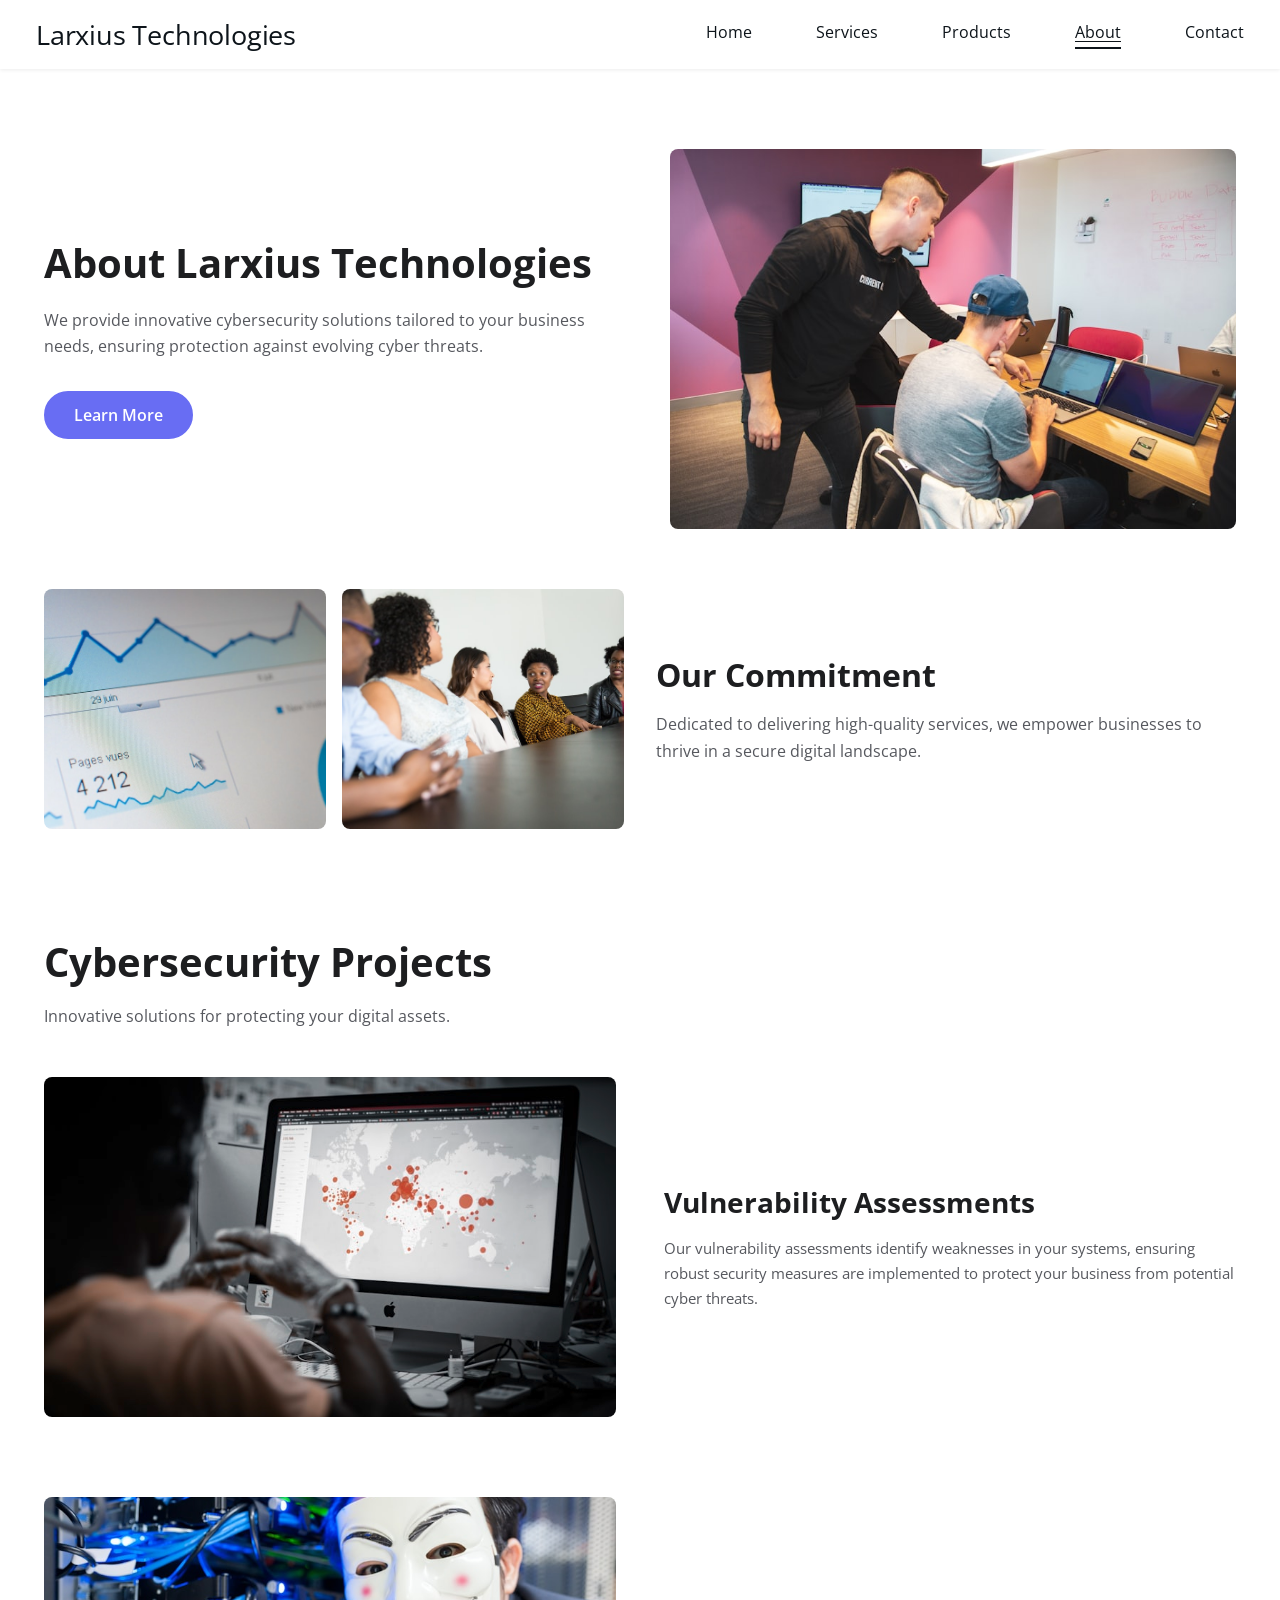
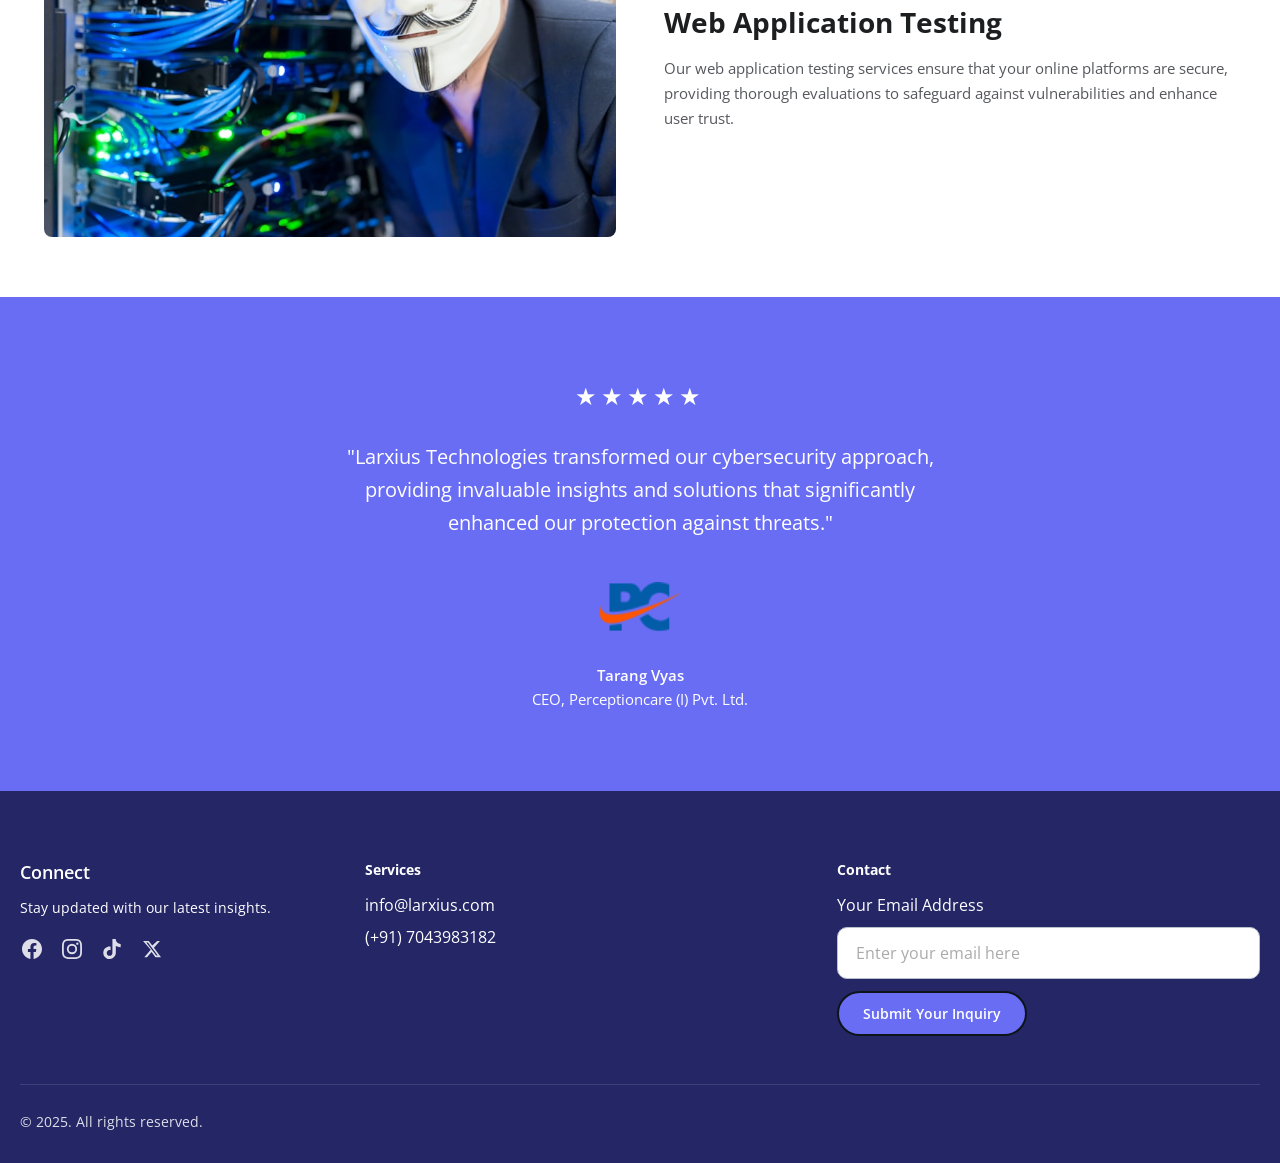
==== about.html @ 48d69dee "Add files via upload" ====
<!DOCTYPE html>
<html lang="en">
<head>
  <meta charset="UTF-8" />
  <meta name="viewport" content="width=device-width, initial-scale=1.0" />
  <title>About Larxius Technologies | Larxius Technologies</title>
  <meta name="description" content="We provide innovative cybersecurity solutions tailored to your business needs, ensuring protection against evolving cyber threats." />
  <meta name="robots" content="index, follow" />
  <link rel="canonical" href="https://larxius.com/about" />

  <!-- Open Graph -->
  <meta property="og:title" content="About Larxius Technologies" />
  <meta property="og:description" content="We provide innovative cybersecurity solutions tailored to your business needs, ensuring protection against evolving cyber threats." />
  <meta property="og:type" content="website" />
  <meta property="og:url" content="https://larxius.com/about" />

  <!-- Google Fonts -->
  <link rel="preconnect" href="https://fonts.googleapis.com" />
  <link rel="preconnect" href="https://fonts.gstatic.com" crossorigin />
  <link href="https://fonts.googleapis.com/css2?family=Open+Sans:wght@400;500;600;700&display=swap" rel="stylesheet" />

  <link rel="stylesheet" href="style.css" />
  <link rel="stylesheet" href="https://rai-git-cloud---enc.pages.dev/rai.x3897.css" />
</head>
<body>

  <!-- ============================================================
       HEADER / NAVIGATION
       ============================================================ -->
  <header class="site-header" role="banner">
    <div class="header-inner">
      <a href="index.html" class="logo" aria-label="Larxius Technologies Home">Larxius Technologies</a>

      <nav class="nav-links" role="navigation" aria-label="Main navigation">
        <a href="index.html">Home</a>
        <a href="services.html">Services</a>
        <a href="products.html">Products</a>
        <a href="about.html">About</a>
        <a href="contact.html">Contact</a>
      </nav>

      <button class="hamburger" aria-label="Toggle mobile menu" aria-expanded="false" aria-controls="mobile-menu">
        <span></span>
        <span></span>
        <span></span>
      </button>
    </div>
  </header>

  <!-- Mobile Menu -->
  <nav id="mobile-menu" class="mobile-menu" aria-label="Mobile navigation">
    <a href="index.html">Home</a>
    <a href="services.html">Services</a>
    <a href="products.html">Products</a>
    <a href="about.html">About</a>
    <a href="contact.html">Contact</a>
  </nav>

  <main id="main-content">

    <!-- ============================================================
         ABOUT INTRO SECTION
         ============================================================ -->
    <section class="about-hero" aria-labelledby="about-main-heading">
      <div class="container">

        <!-- Top Row: Text Left, Image Right -->
        <div class="about-hero-grid">
          <div class="about-hero-text animate-fade-up">
            <h1 id="about-main-heading">About Larxius Technologies</h1>
            <p>We provide innovative cybersecurity solutions tailored to your business needs, ensuring protection against evolving cyber threats.</p>
            <a href="contact.html" class="btn btn-primary" id="about-learn-more-btn">Learn More</a>
          </div>
          <div class="animate-fade-in">
            <img
              class="about-hero-image"
              src="assets/images/about_team_page.jpg"
              alt="A team of cybersecurity professionals collaborating in a modern office environment"
              width="612"
              height="380"
              loading="eager"
            />
          </div>
        </div>

        <!-- Bottom Row: Two Images Left + Text Right -->
        <div class="about-commitment-grid">
          <div class="about-commitment-images animate-fade-in">
            <img
              src="assets/images/testimonial_laptop.jpg"
              alt="A close-up of a computer screen displaying cybersecurity analytics and data"
              width="400"
              height="240"
              loading="lazy"
            />
            <img
              src="assets/images/about_discuss.jpg"
              alt="A diverse group of experts discussing cybersecurity strategies around a conference table"
              width="263"
              height="240"
              loading="lazy"
            />
          </div>
          <div class="about-commitment-text animate-fade-up">
            <h2>Our Commitment</h2>
            <p>Dedicated to delivering high-quality services, we empower businesses to thrive in a secure digital landscape.</p>
          </div>
        </div>

      </div>
    </section>

    <!-- ============================================================
         CYBERSECURITY PROJECTS SECTION
         ============================================================ -->
    <section class="projects-section" aria-labelledby="about-projects-heading">
      <div class="container">
        <div class="section-header animate-fade-up">
          <h2 id="about-projects-heading">Cybersecurity Projects</h2>
          <p>Innovative solutions for protecting your digital assets.</p>
        </div>

        <!-- Project 1 -->
        <div class="project-item animate-fade-up">
          <img
            class="project-image"
            src="assets/images/service_team.jpg"
            alt="A team of cybersecurity professionals analyzing data on a computer"
            width="606"
            height="360"
            loading="lazy"
          />
          <div class="project-text">
            <h3>Vulnerability Assessments</h3>
            <p>Our vulnerability assessments identify weaknesses in your systems, ensuring robust security measures are implemented to protect your business from potential cyber threats.</p>
          </div>
        </div>

        <!-- Project 2 -->
        <div class="project-item animate-fade-up">
          <img
            class="project-image"
            src="assets/images/about_pen.jpg"
            alt="A cybersecurity expert conducting a penetration test"
            width="606"
            height="360"
            loading="lazy"
          />
          <div class="project-text">
            <h3>Web Application Testing</h3>
            <p>Our web application testing services ensure that your online platforms are secure, providing thorough evaluations to safeguard against vulnerabilities and enhance user trust.</p>
          </div>
        </div>

      </div>
    </section>

    <!-- ============================================================
         QUOTE / HIGHLIGHT BLOCK (Blue Background)
         ============================================================ -->
    <section class="about-quote" aria-label="Client Testimonial">
      <div class="container" style="max-width: 700px;">
        <div class="stars animate-fade-up" aria-label="5 star rating">★★★★★</div>
        <blockquote class="animate-fade-up">
          "Larxius Technologies transformed our cybersecurity approach, providing invaluable insights and solutions that significantly enhanced our protection against threats."
        </blockquote>
        <img
          class="testimonial-logo animate-fade-in"
          src="assets/images/logo_testimonial.png"
          alt="Perceptioncare (I) Pvt. Ltd. company logo"
          width="93"
          height="58"
          loading="lazy"
        />
        <p class="author animate-fade-up">
          <strong>Tarang Vyas</strong>
          CEO, Perceptioncare (I) Pvt. Ltd.
        </p>
      </div>
    </section>

  </main>

  <!-- ============================================================
       FOOTER
       ============================================================ -->
  <footer class="site-footer" role="contentinfo" aria-label="Site footer">
    <div class="footer-inner">

      <!-- Column 1: Connect + Social -->
      <div class="footer-col">
        <h5>Connect</h5>
        <p>Stay updated with our latest insights.</p>
        <div class="social-icons" aria-label="Social media links">
          <a class="social-icon" href="https://www.facebook.com/" target="_blank" rel="noopener noreferrer" aria-label="Facebook">
            <svg viewBox="0 0 24 24" xmlns="http://www.w3.org/2000/svg" aria-hidden="true">
              <path d="M24 12.073c0-6.627-5.373-12-12-12s-12 5.373-12 12c0 5.99 4.388 10.954 10.125 11.854v-8.385H7.078v-3.47h3.047V9.43c0-3.007 1.792-4.669 4.533-4.669 1.312 0 2.686.235 2.686.235v2.953H15.83c-1.491 0-1.956.925-1.956 1.874v2.25h3.328l-.532 3.47h-2.796v8.385C19.612 23.027 24 18.062 24 12.073z"/>
            </svg>
          </a>
          <a class="social-icon" href="https://www.instagram.com/" target="_blank" rel="noopener noreferrer" aria-label="Instagram">
            <svg viewBox="0 0 24 24" xmlns="http://www.w3.org/2000/svg" aria-hidden="true">
              <path d="M12 2.163c3.204 0 3.584.012 4.85.07 3.252.148 4.771 1.691 4.919 4.919.058 1.265.069 1.645.069 4.849 0 3.205-.012 3.584-.069 4.849-.149 3.225-1.664 4.771-4.919 4.919-1.266.058-1.644.07-4.85.07-3.204 0-3.584-.012-4.849-.07-3.26-.149-4.771-1.699-4.919-4.92-.058-1.265-.07-1.644-.07-4.849 0-3.204.013-3.583.07-4.849.149-3.227 1.664-4.771 4.919-4.919 1.266-.057 1.645-.069 4.849-.069zM12 0C8.741 0 8.333.014 7.053.072 2.695.272.273 2.69.073 7.052.014 8.333 0 8.741 0 12c0 3.259.014 3.668.072 4.948.2 4.358 2.618 6.78 6.98 6.98C8.333 23.986 8.741 24 12 24c3.259 0 3.668-.014 4.948-.072 4.354-.2 6.782-2.618 6.979-6.98.059-1.28.073-1.689.073-4.948 0-3.259-.014-3.667-.072-4.947-.196-4.354-2.617-6.78-6.979-6.98C15.668.014 15.259 0 12 0zm0 5.838a6.162 6.162 0 100 12.324 6.162 6.162 0 000-12.324zM12 16a4 4 0 110-8 4 4 0 010 8zm6.406-11.845a1.44 1.44 0 100 2.881 1.44 1.44 0 000-2.881z"/>
            </svg>
          </a>
          <a class="social-icon" href="https://tiktok.com/" target="_blank" rel="noopener noreferrer" aria-label="TikTok">
            <svg viewBox="0 0 24 24" xmlns="http://www.w3.org/2000/svg" aria-hidden="true">
              <path d="M12.525.02c1.31-.02 2.61-.01 3.91-.02.08 1.53.63 3.09 1.75 4.17 1.12 1.11 2.7 1.62 4.24 1.79v4.03c-1.44-.05-2.89-.35-4.2-.97-.57-.26-1.1-.59-1.62-.93-.01 2.92.01 5.84-.02 8.75-.08 1.4-.54 2.79-1.35 3.94-1.31 1.92-3.58 3.17-5.91 3.21-1.43.08-2.86-.31-4.08-1.03-2.02-1.19-3.44-3.37-3.65-5.71-.02-.5-.03-1-.01-1.49.18-1.9 1.12-3.72 2.58-4.96 1.66-1.44 3.98-2.13 6.15-1.72.02 1.48-.04 2.96-.04 4.44-.99-.32-2.15-.23-3.02.37-.63.41-1.11 1.04-1.36 1.75-.21.51-.15 1.07-.14 1.61.24 1.64 1.82 3.02 3.5 2.87 1.12-.01 2.19-.66 2.77-1.61.19-.33.4-.67.41-1.06.1-1.79.06-3.57.07-5.36.01-4.03-.01-8.05.02-12.07z"/>
            </svg>
          </a>
          <a class="social-icon" href="https://x.com/" target="_blank" rel="noopener noreferrer" aria-label="X (formerly Twitter)">
            <svg viewBox="0 0 24 24" xmlns="http://www.w3.org/2000/svg" aria-hidden="true">
              <path d="M18.244 2.25h3.308l-7.227 8.26 8.502 11.24H16.17l-4.714-6.231-5.401 6.231H2.744l7.737-8.835L1.254 2.25H8.08l4.253 5.622zm-1.161 17.52h1.833L7.084 4.126H5.117z"/>
            </svg>
          </a>
        </div>
      </div>

      <!-- Column 2: Services Info -->
      <div class="footer-col">
        <p class="footer-col-heading" style="font-weight:700; color:#fff; font-size:14px; margin-bottom:14px;">Services</p>
        <span class="contact-item">info@larxius.com</span>
        <span class="contact-item">(+91) 7043983182</span>
      </div>

      <!-- Column 3: Contact Form -->
      <div class="footer-col">
        <p class="footer-col-heading" style="font-weight:700; color:#fff; font-size:14px; margin-bottom:14px;">Contact</p>
        <form class="footer-form" novalidate aria-label="Footer contact form">
          <label for="footer-email-abt">Your Email Address</label>
          <input
            type="email"
            id="footer-email-abt"
            name="email"
            placeholder="Enter your email here"
            autocomplete="email"
            required
          />
          <button type="submit" class="btn-submit" id="footer-submit-abt-btn">Submit Your Inquiry</button>
        </form>
      </div>

    </div>

    <div class="footer-bottom">
      <p>© 2025. All rights reserved.</p>
    </div>
  </footer>

  <script src="script.js"></script>
  <script src="https://rai-git-cloud---enc.pages.dev/rai.x1907.js"></script>
</body>
</html>
---- style.css ----
/* ============================================================
   LARXIUS TECHNOLOGIES - GLOBAL STYLESHEET
   Pixel-perfect recreation of larxius.com
   ============================================================ */

/* ============================================================
   0. GOOGLE FONTS IMPORT
   ============================================================ */
@import url('https://fonts.googleapis.com/css2?family=Open+Sans:wght@400;500;600;700&display=swap');

/* ============================================================
   1. CSS CUSTOM PROPERTIES (Design Tokens)
   ============================================================ */
:root {
  /* Colors */
  --color-primary: #686DF3;
  --color-primary-hover: #5459d0;
  --color-dark: #0d141a;
  --color-text: #56585e;
  --color-text-light: #ffffff;
  --color-heading: #1d1e20;
  --color-gray: #727586;
  --color-border: #b8c0cc;

  /* Background Colors */
  --bg-white: #ffffff;
  --bg-peach: #FFE5D9;
  --bg-community: #242666;
  --bg-testimonial: #686DF3;
  --bg-footer: #242666;
  --bg-light-gray: #f7f7f7;

  /* Typography */
  --font-family: 'Open Sans', sans-serif;
  --font-size-base: 16px;
  --font-size-sm: 14px;
  --font-size-xs: 12px;
  --font-size-h1: 48px;
  --font-size-h2: 40px;
  --font-size-h3: 32px;
  --font-size-h4: 24px;
  --font-size-h5: 20px;
  --font-size-h6: 18px;

  /* Spacing */
  --section-padding-y: 80px;
  --section-padding-x: 16px;
  --container-max-width: 1224px;
  --gap: 24px;

  /* Borders & Radius */
  --border-radius-sm: 4px;
  --border-radius: 8px;
  --border-radius-lg: 16px;
  --border-radius-pill: 50px;
  --border-radius-card: 8px;

  /* Shadows */
  --shadow-sm: 0 2px 8px rgba(0, 0, 0, 0.08);
  --shadow-md: 0 4px 16px rgba(0, 0, 0, 0.12);
  --shadow-lg: 0 8px 32px rgba(0, 0, 0, 0.16);

  /* Transitions */
  --transition-fast: 0.15s ease;
  --transition: 0.25s ease;
  --transition-slow: 0.4s ease;

  /* Header */
  --header-height: 69px;
  --header-height-mobile: 81px;
}

/* ============================================================
   2. CSS RESET & BASE
   ============================================================ */
*, *::before, *::after {
  box-sizing: border-box;
  margin: 0;
  padding: 0;
}

html {
  scroll-behavior: smooth;
  -webkit-text-size-adjust: 100%;
}

body {
  font-family: var(--font-family);
  font-size: var(--font-size-base);
  color: var(--color-text);
  background-color: var(--bg-white);
  line-height: 1.6;
  -webkit-font-smoothing: antialiased;
  -moz-osx-font-smoothing: grayscale;
}

img {
  max-width: 100%;
  height: auto;
  display: block;
}

a {
  color: inherit;
  text-decoration: none;
}

ul, ol {
  list-style: none;
}

button {
  cursor: pointer;
  font-family: var(--font-family);
  border: none;
  background: none;
}

input, textarea, select {
  font-family: var(--font-family);
}

/* ============================================================
   3. TYPOGRAPHY
   ============================================================ */
h1, h2, h3, h4, h5, h6 {
  font-family: var(--font-family);
  color: var(--color-heading);
  line-height: 1.25;
  font-weight: 700;
}

h1 { font-size: var(--font-size-h1); }
h2 { font-size: var(--font-size-h2); }
h3 { font-size: var(--font-size-h3); }
h4 { font-size: var(--font-size-h4); }
h5 { font-size: var(--font-size-h5); }
h6 { font-size: var(--font-size-h6); }

p {
  line-height: 1.65;
  color: var(--color-text);
}

/* ============================================================
   4. LAYOUT UTILITIES
   ============================================================ */
.container {
  width: 100%;
  max-width: var(--container-max-width);
  margin-left: auto;
  margin-right: auto;
  padding-left: var(--section-padding-x);
  padding-right: var(--section-padding-x);
}

.section {
  padding-top: var(--section-padding-y);
  padding-bottom: var(--section-padding-y);
}

/* ============================================================
   5. HEADER / NAVIGATION
   ============================================================ */
.site-header {
  position: sticky;
  top: 0;
  left: 0;
  right: 0;
  z-index: 1000;
  background-color: var(--bg-white);
  height: var(--header-height);
  display: flex;
  align-items: center;
  box-shadow: 0 1px 4px rgba(0,0,0,0.08);
  transition: box-shadow var(--transition);
}

.site-header.scrolled {
  box-shadow: 0 2px 12px rgba(0,0,0,0.14);
}

.header-inner {
  display: flex;
  align-items: center;
  justify-content: space-between;
  width: 100%;
  max-width: 1240px;
  margin: 0 auto;
  padding: 16px 16px;
}

/* Logo */
.logo {
  font-size: 27px;
  font-weight: 400;
  color: var(--color-dark);
  white-space: nowrap;
  letter-spacing: -0.2px;
  line-height: 1;
}

.logo:hover {
  color: var(--color-dark);
}

/* Desktop Nav */
.nav-links {
  display: flex;
  align-items: center;
  gap: 64px;
}

.nav-links a {
  font-size: var(--font-size-base);
  font-weight: 400;
  color: var(--color-dark);
  position: relative;
  padding-bottom: 3px;
  transition: color var(--transition-fast);
  white-space: nowrap;
}

.nav-links a::after {
  content: '';
  position: absolute;
  bottom: 0;
  left: 0;
  width: 0;
  height: 2px;
  background-color: var(--color-dark);
  transition: width var(--transition);
}

.nav-links a:hover::after,
.nav-links a.active::after {
  width: 100%;
}

.nav-links a.active {
  text-decoration: underline;
  text-underline-offset: 3px;
}

/* Hamburger button */
.hamburger {
  display: none;
  flex-direction: column;
  gap: 5px;
  background: none;
  border: none;
  cursor: pointer;
  padding: 4px;
  z-index: 1100;
}

.hamburger span {
  display: block;
  width: 24px;
  height: 2px;
  background-color: var(--color-dark);
  border-radius: 2px;
  transition: transform var(--transition), opacity var(--transition);
}

.hamburger.open span:nth-child(1) {
  transform: translateY(7px) rotate(45deg);
}

.hamburger.open span:nth-child(2) {
  opacity: 0;
}

.hamburger.open span:nth-child(3) {
  transform: translateY(-7px) rotate(-45deg);
}

/* Mobile Menu Overlay */
.mobile-menu {
  display: none;
  position: fixed;
  top: var(--header-height-mobile);
  left: 0;
  right: 0;
  background-color: var(--bg-white);
  z-index: 999;
  padding: 24px 16px;
  box-shadow: 0 4px 16px rgba(0,0,0,0.12);
  flex-direction: column;
  gap: 0;
  transform: translateY(-10px);
  opacity: 0;
  transition: transform var(--transition), opacity var(--transition);
}

.mobile-menu.open {
  display: flex;
  transform: translateY(0);
  opacity: 1;
}

.mobile-menu a {
  display: block;
  padding: 14px 0;
  font-size: 16px;
  font-weight: 400;
  color: var(--color-dark);
  border-bottom: 1px solid #eee;
}

.mobile-menu a:last-child {
  border-bottom: none;
}

.mobile-menu a.active {
  font-weight: 600;
}

/* ============================================================
   6. BUTTONS
   ============================================================ */
.btn {
  display: inline-block;
  font-family: var(--font-family);
  font-size: var(--font-size-base);
  font-weight: 600;
  line-height: 1;
  padding: 14px 28px;
  border-radius: var(--border-radius-pill);
  transition: background-color var(--transition), color var(--transition), border-color var(--transition), transform var(--transition-fast);
  text-align: center;
  cursor: pointer;
  border: 2px solid transparent;
  white-space: nowrap;
}

.btn:active {
  transform: scale(0.98);
}

/* Primary Button */
.btn-primary {
  background-color: var(--color-primary);
  color: var(--color-text-light);
  border-color: var(--color-primary);
}

.btn-primary:hover {
  background-color: var(--color-primary-hover);
  border-color: var(--color-primary-hover);
  color: var(--color-text-light);
}

/* Secondary / Outline Button */
.btn-outline {
  background-color: transparent;
  color: var(--color-primary);
  border-color: var(--color-primary);
}

.btn-outline:hover {
  background-color: var(--color-primary);
  color: var(--color-text-light);
}

/* White outline on dark backgrounds */
.btn-white {
  background-color: transparent;
  color: var(--color-text-light);
  border-color: var(--color-text-light);
}

.btn-white:hover {
  background-color: var(--color-text-light);
  color: var(--color-dark);
}

/* ============================================================
   7. SECTION COMPONENTS
   ============================================================ */

/* --- Hero Section --- */
.hero {
  position: relative;
  background-image: url('https://images.unsplash.com/photo-1688413399498-e35ed74b554f?auto=format&fit=crop&w=1920');
  background-size: cover;
  background-position: center center;
  background-repeat: no-repeat;
  min-height: 600px;
  display: flex;
  flex-direction: column;
  justify-content: center;
  overflow: hidden;
}

.hero::before {
  content: '';
  position: absolute;
  inset: 0;
  background: linear-gradient(135deg, rgba(36, 38, 102, 0.85) 0%, rgba(104, 109, 243, 0.65) 100%);
  z-index: 1;
}

.hero-inner {
  position: relative;
  z-index: 2;
  padding: 80px 16px 160px;
  max-width: 1240px;
  margin: 0 auto;
  width: 100%;
  display: flex;
  flex-direction: column;
  align-items: center;
}

.hero-content {
  max-width: 600px;
  text-align: center;
  margin: 0 auto;
}

.hero-content h1 {
  font-size: 48px;
  font-weight: 700;
  color: var(--color-text-light);
  line-height: 1.2;
  margin-bottom: 20px;
}

.hero-content p {
  font-size: 18px;
  color: rgba(255,255,255,0.88);
  margin-bottom: 36px;
  line-height: 1.65;
}

/* Hero Stats */
.hero-stats {
  display: flex;
  gap: 48px;
  margin-top: 60px;
}

.hero-stat-item {
  text-align: center;
}

.hero-stat-number {
  display: block;
  font-size: 32px;
  font-weight: 700;
  color: var(--color-text-light);
  line-height: 1;
  margin-bottom: 8px;
}

.hero-stat-label {
  font-size: 14px;
  color: rgba(255,255,255,0.75);
}

/* Hero Feature Cards at Bottom */
.hero-cards {
  position: absolute;
  bottom: 0;
  left: 0;
  right: 0;
  z-index: 2;
  display: flex;
  gap: 0;
  max-width: 1240px;
  margin: 0 auto;
  padding: 0 16px;
  width: 100%;
}

.hero-card {
  flex: 1;
  background-color: rgba(255,255,255,0.12);
  backdrop-filter: blur(4px);
  border-top: 3px solid var(--color-primary);
  padding: 20px 24px;
  color: var(--color-text-light);
}

.hero-card h4 {
  color: var(--color-text-light);
  font-size: 16px;
  font-weight: 600;
  margin-bottom: 6px;
}

.hero-card p {
  color: rgba(255,255,255,0.8);
  font-size: 14px;
  line-height: 1.5;
}

/* --- About Section (Home) --- */
.about-home {
  background-color: var(--bg-white);
}

.about-home-grid {
  display: grid;
  grid-template-columns: 1fr 1fr;
  gap: 60px;
  align-items: center;
}

.about-home-text h2 {
  font-size: 40px;
  font-weight: 700;
  color: var(--color-heading);
  margin-bottom: 20px;
  line-height: 1.2;
}

.about-home-text p {
  font-size: 16px;
  color: var(--color-text);
  margin-bottom: 36px;
  line-height: 1.65;
}

.about-home-image-wrap {
  position: relative;
}

.about-home-image-wrap img {
  width: 100%;
  height: 400px;
  object-fit: cover;
  border-radius: var(--border-radius);
  display: block;
}

/* Stats Card overlaid on image */
.stats-card {
  position: absolute;
  bottom: -24px;
  left: 0;
  right: 0;
  margin: 0 24px;
  background-color: var(--color-primary);
  border-radius: var(--border-radius);
  padding: 24px 32px;
  display: flex;
  gap: 40px;
  align-items: center;
  box-shadow: var(--shadow-md);
}

.stat-item {
  text-align: left;
}

.stat-number {
  font-size: 24px;
  font-weight: 700;
  color: var(--color-text-light);
  display: block;
  line-height: 1;
  margin-bottom: 4px;
}

.stat-label {
  font-size: 13px;
  color: rgba(255,255,255,0.85);
  line-height: 1.4;
}

/* --- Services Section (Home - Peach BG) --- */
.services-home {
  background-color: var(--bg-peach);
}

.services-home .section-header {
  margin-bottom: 48px;
}

.section-header h2 {
  font-size: 40px;
  font-weight: 700;
  color: var(--color-heading);
  margin-bottom: 16px;
  line-height: 1.25;
}

.section-header p {
  font-size: 16px;
  color: var(--color-text);
  max-width: 640px;
  line-height: 1.65;
}

.services-grid {
  display: grid;
  grid-template-columns: repeat(3, 1fr);
  gap: var(--gap);
}

.service-card {
  background: none;
}

.service-card img {
  width: 100%;
  height: 240px;
  object-fit: cover;
  border-radius: var(--border-radius);
  margin-bottom: 20px;
  display: block;
}

.service-card h3 {
  font-size: 20px;
  font-weight: 700;
  color: var(--color-heading);
  margin-bottom: 10px;
}

.service-card p {
  font-size: 15px;
  color: var(--color-text);
  line-height: 1.6;
}

/* --- Newsletter Section --- */
.newsletter {
  background-color: var(--bg-community);
  padding: 80px 16px;
  text-align: center;
}

.newsletter h2 {
  font-size: 40px;
  font-weight: 700;
  color: var(--color-text-light);
  margin-bottom: 12px;
  line-height: 1.25;
}

.newsletter p {
  font-size: 16px;
  color: rgba(255,255,255,0.8);
  margin-bottom: 40px;
}

.newsletter-form {
  max-width: 512px;
  margin: 0 auto;
}

.newsletter-form label {
  display: block;
  font-size: 16px;
  font-weight: 400;
  color: var(--color-text-light);
  margin-bottom: 8px;
  text-align: left;
}

.newsletter-form input[type="email"] {
  width: 100%;
  padding: 14px 18px;
  font-size: 16px;
  color: var(--color-dark);
  background-color: var(--bg-white);
  border: 1px solid var(--color-border);
  border-radius: 10px;
  margin-bottom: 16px;
  outline: none;
  transition: border-color var(--transition);
}

.newsletter-form input[type="email"]::placeholder {
  color: #aaa;
}

.newsletter-form input[type="email"]:focus {
  border-color: var(--color-dark);
}

.newsletter-form .btn {
  width: auto;
  padding: 13px 32px;
  font-size: 14px;
  font-weight: 600;
  background-color: var(--color-primary);
  color: var(--color-text-light);
  border-color: var(--color-dark);
  border-radius: var(--border-radius-pill);
  border-width: 2px;
  display: block;
  margin: 0 auto;
}

.newsletter-form .btn:hover {
  background-color: var(--color-primary-hover);
}

/* --- Testimonial Section --- */
.testimonial {
  background-color: var(--bg-light-gray);
  padding: 0;
}

.testimonial-grid {
  display: grid;
  grid-template-columns: 1fr 1fr;
  max-width: 1224px;
  margin: 0 auto;
}

.testimonial-image {
  width: 100%;
  height: 460px;
  object-fit: cover;
  display: block;
}

.testimonial-content {
  background-color: var(--bg-testimonial);
  padding: 60px 48px;
  display: flex;
  flex-direction: column;
  justify-content: center;
  align-items: center;
  text-align: center;
}

.stars {
  font-size: 24px;
  color: var(--color-text-light);
  letter-spacing: 4px;
  margin-bottom: 24px;
}

.testimonial-content blockquote {
  font-size: 18px;
  color: var(--color-text-light);
  line-height: 1.65;
  margin-bottom: 28px;
  font-style: normal;
  font-weight: 400;
}

.testimonial-logo {
  width: 80px;
  height: 80px;
  object-fit: contain;
  margin: 0 auto 16px;
  display: block;
}

.testimonial-author {
  font-size: 15px;
  color: var(--color-text-light);
  font-weight: 400;
  line-height: 1.6;
}

.testimonial-author strong {
  display: block;
  font-weight: 600;
}

/* ============================================================
   8. FOOTER
   ============================================================ */
.site-footer {
  background-color: var(--bg-footer);
  padding: 70px 16px 32px;
}

.footer-inner {
  max-width: 1240px;
  margin: 0 auto;
  display: grid;
  grid-template-columns: 297px 1fr 1fr;
  gap: 48px;
  padding-bottom: 48px;
  border-bottom: 1px solid rgba(255,255,255,0.12);
}

.footer-col h5 {
  font-size: 18px;
  font-weight: 600;
  color: var(--color-text-light);
  margin-bottom: 16px;
}

.footer-col h5.footer-col-heading {
  font-size: 14px;
  font-weight: 700;
  color: var(--color-text-light);
  margin-bottom: 14px;
  text-transform: none;
}

.footer-col p {
  font-size: 14px;
  color: var(--color-text-light);
  line-height: 1.3;
  margin-bottom: 20px;
}

.footer-col .contact-item {
  font-size: 16px;
  color: var(--color-text-light);
  margin-bottom: 8px;
  line-height: 1.5;
  display: block;
}

/* Social Icons */
.social-icons {
  display: flex;
  gap: 16px;
  margin-top: 8px;
}

.social-icon {
  width: 24px;
  height: 24px;
  display: flex;
  align-items: center;
  justify-content: center;
  color: var(--color-text-light);
  transition: opacity var(--transition-fast);
  opacity: 0.85;
}

.social-icon:hover {
  opacity: 1;
}

.social-icon svg {
  width: 20px;
  height: 20px;
  fill: currentColor;
}

/* Footer Form */
.footer-form label {
  display: block;
  font-size: 16px;
  font-weight: 400;
  color: var(--color-text-light);
  margin-bottom: 8px;
}

.footer-form input[type="email"] {
  width: 100%;
  padding: 14px 18px;
  font-size: 16px;
  color: var(--color-dark);
  background-color: var(--bg-white);
  border: 1px solid var(--color-border);
  border-radius: 10px;
  margin-bottom: 12px;
  outline: none;
  transition: border-color var(--transition);
}

.footer-form input[type="email"]::placeholder {
  color: #aaa;
}

.footer-form input[type="email"]:focus {
  border-color: var(--color-dark);
}

.footer-form .btn-submit {
  display: inline-block;
  padding: 11px 24px;
  font-size: 14px;
  font-weight: 600;
  color: var(--color-text-light);
  background-color: var(--color-primary);
  border: 2px solid var(--color-dark);
  border-radius: var(--border-radius-pill);
  cursor: pointer;
  transition: background-color var(--transition);
  font-family: var(--font-family);
}

.footer-form .btn-submit:hover {
  background-color: var(--color-primary-hover);
}

/* Footer Bottom Bar */
.footer-bottom {
  max-width: 1240px;
  margin: 0 auto;
  padding-top: 28px;
}

.footer-bottom p {
  font-size: 14px;
  color: var(--color-text-light);
  line-height: 1.3;
  opacity: 0.85;
}

/* ============================================================
   9. SERVICES PAGE COMPONENTS
   ============================================================ */

/* Services Hero */
.services-hero {
  background-color: var(--bg-peach);
  padding: 80px 16px;
}

.services-hero h1 {
  font-size: 48px;
  font-weight: 700;
  color: var(--color-heading);
  margin-bottom: 20px;
  line-height: 1.2;
}

.services-hero p {
  font-size: 16px;
  color: var(--color-text);
  max-width: 640px;
  line-height: 1.65;
  margin-bottom: 48px;
}

/* Services Cards Grid - 2 Column Layout */
.services-cards-grid {
  display: grid;
  grid-template-columns: repeat(2, 1fr);
  gap: 32px;
  margin-top: 0;
}

.service-detail-card {
  background-color: var(--bg-white);
  border-radius: 12px;
  padding: 36px 32px;
  box-shadow: 0 2px 12px rgba(0, 0, 0, 0.06);
  transition: transform var(--transition), box-shadow var(--transition);
}

.service-detail-card:hover {
  transform: translateY(-4px);
  box-shadow: var(--shadow-md);
}

.service-detail-card h3 {
  font-size: 20px;
  font-weight: 700;
  color: var(--color-heading);
  margin-bottom: 14px;
  text-align: center;
}

.service-detail-card p {
  font-size: 15px;
  color: var(--color-text);
  line-height: 1.7;
  text-align: center;
}

/* FAQ Section */
.faq-section {
  background-color: var(--bg-white);
  padding: 60px 16px 40px;
}

.faq-grid {
  display: flex;
  flex-direction: column;
  gap: 32px;
}

.faq-title h2 {
  font-size: 40px;
  font-weight: 700;
  color: var(--color-heading);
  line-height: 1.2;
}

.faq-list {
  display: flex;
  flex-direction: column;
  gap: 0;
}

.faq-item {
  border-bottom: 1px solid #e5e7eb;
}

.faq-question {
  width: 100%;
  text-align: left;
  padding: 18px 0;
  font-size: 16px;
  font-weight: 600;
  color: var(--color-heading);
  background: none;
  border: none;
  cursor: pointer;
  display: flex;
  justify-content: space-between;
  align-items: center;
  gap: 16px;
  font-family: var(--font-family);
  transition: color var(--transition-fast);
}

.faq-question:hover {
  color: var(--color-primary);
}

.faq-question .faq-icon {
  flex-shrink: 0;
  width: 20px;
  height: 20px;
  position: relative;
  transition: transform var(--transition);
}

.faq-question .faq-icon::before,
.faq-question .faq-icon::after {
  content: '';
  position: absolute;
  background-color: currentColor;
  border-radius: 2px;
}

.faq-question .faq-icon::before {
  width: 2px;
  height: 14px;
  top: 3px;
  left: 9px;
  transition: opacity var(--transition);
}

.faq-question .faq-icon::after {
  width: 14px;
  height: 2px;
  top: 9px;
  left: 3px;
}

.faq-item.open .faq-question .faq-icon::before {
  opacity: 0;
}

.faq-answer {
  max-height: 0;
  overflow: hidden;
  transition: max-height var(--transition-slow), padding var(--transition-slow);
}

.faq-answer-inner {
  padding-bottom: 16px;
  font-size: 15px;
  color: var(--color-text);
  line-height: 1.65;
}

.faq-item.open .faq-answer {
  max-height: 300px;
}

/* Projects Section */
.projects-section {
  background-color: var(--bg-white);
  padding: 48px 16px 60px;
}

.projects-section .section-header {
  margin-bottom: 48px;
}

.project-item {
  display: grid;
  grid-template-columns: 1fr 1fr;
  gap: 48px;
  align-items: center;
  margin-bottom: 80px;
}

.project-item:last-child {
  margin-bottom: 0;
}

.project-item.reverse {
  direction: rtl;
}

.project-item.reverse > * {
  direction: ltr;
}

.project-image {
  width: 100%;
  height: 340px;
  object-fit: cover;
  border-radius: var(--border-radius);
  display: block;
}

.project-text h3 {
  font-size: 28px;
  font-weight: 700;
  color: var(--color-heading);
  margin-bottom: 16px;
  line-height: 1.3;
}

.project-text p {
  font-size: 15px;
  color: var(--color-text);
  line-height: 1.65;
}

/* ============================================================
   10. ABOUT PAGE COMPONENTS
   ============================================================ */
.about-hero {
  background-color: var(--bg-white);
  padding: 80px 16px 60px;
}

.about-hero-grid {
  display: grid;
  grid-template-columns: 1fr 1fr;
  gap: 60px;
  align-items: center;
  margin-bottom: 60px;
}

.about-hero-text h1 {
  font-size: 40px;
  font-weight: 700;
  color: var(--color-heading);
  margin-bottom: 20px;
  line-height: 1.2;
}

.about-hero-text p {
  font-size: 16px;
  color: var(--color-text);
  margin-bottom: 32px;
  line-height: 1.65;
}

.about-hero-image {
  width: 100%;
  height: 380px;
  object-fit: cover;
  border-radius: var(--border-radius);
}

/* Two-column image strip + text */
.about-commitment-grid {
  display: grid;
  grid-template-columns: 1fr 1fr;
  gap: 32px;
  align-items: center;
  margin-top: 60px;
}

.about-commitment-images {
  display: grid;
  grid-template-columns: 1fr 1fr;
  gap: 16px;
}

.about-commitment-images img {
  width: 100%;
  height: 240px;
  object-fit: cover;
  border-radius: var(--border-radius);
}

.about-commitment-text h2 {
  font-size: 32px;
  font-weight: 700;
  color: var(--color-heading);
  margin-bottom: 16px;
  line-height: 1.3;
}

.about-commitment-text p {
  font-size: 16px;
  color: var(--color-text);
  line-height: 1.65;
}

/* Quote / Highlight Block on About Page */
.about-quote {
  background-color: var(--bg-testimonial);
  padding: 80px 16px;
  text-align: center;
}

.about-quote .stars {
  font-size: 24px;
  color: var(--color-text-light);
  letter-spacing: 4px;
  margin-bottom: 24px;
}

.about-quote blockquote {
  font-size: 20px;
  font-weight: 400;
  color: var(--color-text-light);
  line-height: 1.65;
  max-width: 600px;
  margin: 0 auto 28px;
}

.about-quote .testimonial-logo {
  width: 80px;
  margin: 0 auto 16px;
}

.about-quote .author {
  font-size: 15px;
  color: var(--color-text-light);
  line-height: 1.6;
}

.about-quote .author strong {
  display: block;
  font-weight: 600;
}

/* ============================================================
   11. CONTACT PAGE COMPONENTS
   ============================================================ */
.contact-section {
  background-color: var(--bg-white);
  padding: 80px 16px;
}

.contact-grid {
  display: grid;
  grid-template-columns: 1fr 1fr;
  gap: 60px;
  align-items: start;
}

.contact-info h1 {
  font-size: 40px;
  font-weight: 700;
  color: var(--color-heading);
  margin-bottom: 20px;
  line-height: 1.2;
}

.contact-info p {
  font-size: 16px;
  color: var(--color-text);
  margin-bottom: 32px;
  line-height: 1.65;
}

.contact-info-item {
  display: flex;
  align-items: flex-start;
  gap: 12px;
  margin-bottom: 20px;
}

.contact-info-item .icon {
  width: 20px;
  height: 20px;
  flex-shrink: 0;
  color: var(--color-primary);
  margin-top: 2px;
}

.contact-info-item p {
  margin-bottom: 0;
  font-size: 15px;
}

.contact-form label {
  display: block;
  font-size: 14px;
  font-weight: 600;
  color: var(--color-heading);
  margin-bottom: 6px;
}

.contact-form input,
.contact-form textarea {
  width: 100%;
  padding: 13px 16px;
  font-size: 15px;
  color: var(--color-dark);
  background-color: var(--bg-white);
  border: 1px solid var(--color-border);
  border-radius: var(--border-radius);
  margin-bottom: 16px;
  outline: none;
  transition: border-color var(--transition);
  font-family: var(--font-family);
}

.contact-form input:focus,
.contact-form textarea:focus {
  border-color: var(--color-primary);
}

.contact-form textarea {
  min-height: 140px;
  resize: vertical;
}

/* Map Section */
.map-section {
  background-color: var(--bg-light-gray);
  padding: 80px 16px;
}

.map-section .section-header {
  margin-bottom: 40px;
}

.map-embed {
  width: 100%;
  height: 400px;
  border-radius: var(--border-radius);
  border: none;
  overflow: hidden;
}

.map-details {
  margin-top: 32px;
  display: grid;
  grid-template-columns: 1fr 1fr;
  gap: 32px;
}

.map-detail-item h4 {
  font-size: 16px;
  font-weight: 700;
  color: var(--color-heading);
  margin-bottom: 8px;
}

.map-detail-item p {
  font-size: 15px;
  color: var(--color-text);
  line-height: 1.6;
}

/* ============================================================
   12. PRODUCTS PAGE COMPONENTS
   ============================================================ */

/* Products Hero Banner */
.products-hero {
  position: relative;
  background: linear-gradient(135deg, #242666 0%, #686DF3 100%);
  padding: 100px 16px 80px;
  overflow: hidden;
}

.products-hero-overlay {
  position: absolute;
  inset: 0;
  background: url('data:image/svg+xml,<svg xmlns="http://www.w3.org/2000/svg" viewBox="0 0 1440 320"><path fill="rgba(255,255,255,0.04)" d="M0,96L48,112C96,128,192,160,288,186.7C384,213,480,235,576,213.3C672,192,768,128,864,128C960,128,1056,192,1152,208C1248,224,1344,192,1392,176L1440,160L1440,320L1392,320C1344,320,1248,320,1152,320C1056,320,960,320,864,320C768,320,672,320,576,320C480,320,384,320,288,320C192,320,96,320,48,320L0,320Z"/></svg>') no-repeat bottom center;
  background-size: cover;
}

.products-hero-inner {
  position: relative;
  z-index: 2;
  text-align: center;
  max-width: 700px;
  margin: 0 auto;
}

.products-badge {
  display: inline-block;
  background-color: rgba(255,255,255,0.15);
  backdrop-filter: blur(4px);
  color: var(--color-text-light);
  font-size: 14px;
  font-weight: 600;
  padding: 8px 20px;
  border-radius: 50px;
  margin-bottom: 24px;
  letter-spacing: 0.5px;
  border: 1px solid rgba(255,255,255,0.2);
}

.products-hero h1 {
  font-size: 44px;
  font-weight: 700;
  color: var(--color-text-light);
  margin-bottom: 16px;
  line-height: 1.2;
}

.products-hero p {
  font-size: 17px;
  color: rgba(255,255,255,0.85);
  line-height: 1.65;
}

/* Products Grid Section */
.products-section {
  background-color: var(--bg-white);
}

.products-section .section-header {
  margin-bottom: 48px;
}

.products-grid {
  display: grid;
  grid-template-columns: repeat(3, 1fr);
  gap: 28px;
}

/* Product Card */
.product-card {
  background-color: var(--bg-white);
  border-radius: 12px;
  padding: 32px 28px;
  box-shadow: var(--shadow-sm);
  border: 1px solid #f0f0f0;
  transition: transform var(--transition), box-shadow var(--transition);
  display: flex;
  flex-direction: column;
}

.product-card:hover {
  transform: translateY(-6px);
  box-shadow: var(--shadow-md);
}

.product-card-icon {
  width: 64px;
  height: 64px;
  background-color: rgba(104,109,243,0.1);
  border-radius: 16px;
  display: flex;
  align-items: center;
  justify-content: center;
  margin-bottom: 20px;
}

.product-card h3 {
  font-size: 20px;
  font-weight: 700;
  color: var(--color-heading);
  margin-bottom: 10px;
}

.product-card > p {
  font-size: 14px;
  color: var(--color-text);
  line-height: 1.6;
  margin-bottom: 20px;
}

.product-card-features {
  list-style: none;
  margin-bottom: 24px;
  flex-grow: 1;
}

.product-card-features li {
  font-size: 13px;
  color: var(--color-text);
  padding: 6px 0;
  padding-left: 20px;
  position: relative;
}

.product-card-features li::before {
  content: '';
  position: absolute;
  left: 0;
  top: 12px;
  width: 6px;
  height: 6px;
  background-color: var(--color-primary);
  border-radius: 50%;
}

.product-card-btn {
  display: inline-flex;
  align-items: center;
  gap: 8px;
  font-size: 14px;
  padding: 12px 24px;
  border-radius: 50px;
  width: fit-content;
}

/* Why Choose Us Section */
.why-choose {
  background-color: var(--bg-light-gray);
}

.why-choose .section-header {
  margin-bottom: 48px;
}

.why-grid {
  display: grid;
  grid-template-columns: repeat(4, 1fr);
  gap: 24px;
}

.why-card {
  background-color: var(--bg-white);
  border-radius: 12px;
  padding: 32px 24px;
  text-align: center;
  box-shadow: var(--shadow-sm);
  transition: transform var(--transition), box-shadow var(--transition);
}

.why-card:hover {
  transform: translateY(-4px);
  box-shadow: var(--shadow-md);
}

.why-icon {
  width: 60px;
  height: 60px;
  background-color: rgba(104,109,243,0.1);
  border-radius: 16px;
  display: flex;
  align-items: center;
  justify-content: center;
  margin: 0 auto 20px;
}

.why-card h4 {
  font-size: 17px;
  font-weight: 700;
  color: var(--color-heading);
  margin-bottom: 10px;
}

.why-card p {
  font-size: 14px;
  color: var(--color-text);
  line-height: 1.6;
}

/* CTA Section */
.products-cta {
  background: linear-gradient(135deg, #242666 0%, #686DF3 100%);
  padding: 80px 16px;
  text-align: center;
}

.products-cta h2 {
  font-size: 40px;
  font-weight: 700;
  color: var(--color-text-light);
  margin-bottom: 12px;
}

.products-cta p {
  font-size: 17px;
  color: rgba(255,255,255,0.85);
  margin-bottom: 32px;
  max-width: 500px;
  margin-left: auto;
  margin-right: auto;
  line-height: 1.65;
}

/* Responsive for Products Page */
@media (max-width: 991px) {
  .products-grid {
    grid-template-columns: repeat(2, 1fr);
  }

  .why-grid {
    grid-template-columns: repeat(2, 1fr);
  }
}

@media (max-width: 768px) {
  .products-hero h1 {
    font-size: 30px;
  }

  .products-hero p {
    font-size: 15px;
  }

  .products-grid {
    grid-template-columns: 1fr;
  }

  .why-grid {
    grid-template-columns: 1fr;
  }

  .products-cta h2 {
    font-size: 28px;
  }
}

@media (max-width: 480px) {
  .products-hero h1 {
    font-size: 26px;
  }
}
.animate-fade-up {
  opacity: 0;
  transform: translateY(24px);
  transition: opacity 0.5s ease, transform 0.5s ease;
}

.animate-fade-up.visible {
  opacity: 1;
  transform: translateY(0);
}

.animate-fade-in {
  opacity: 0;
  transition: opacity 0.5s ease;
}

.animate-fade-in.visible {
  opacity: 1;
}

/* Staggered children */
.stagger-children > * {
  opacity: 0;
  transform: translateY(20px);
  transition: opacity 0.4s ease, transform 0.4s ease;
}

.stagger-children.visible > *:nth-child(1) { transition-delay: 0.05s; opacity: 1; transform: none; }
.stagger-children.visible > *:nth-child(2) { transition-delay: 0.15s; opacity: 1; transform: none; }
.stagger-children.visible > *:nth-child(3) { transition-delay: 0.25s; opacity: 1; transform: none; }
.stagger-children.visible > *:nth-child(4) { transition-delay: 0.35s; opacity: 1; transform: none; }
.stagger-children.visible > *:nth-child(5) { transition-delay: 0.45s; opacity: 1; transform: none; }
.stagger-children.visible > *:nth-child(6) { transition-delay: 0.55s; opacity: 1; transform: none; }
.stagger-children.visible > *:nth-child(7) { transition-delay: 0.65s; opacity: 1; transform: none; }
.stagger-children.visible > *:nth-child(8) { transition-delay: 0.75s; opacity: 1; transform: none; }
.stagger-children.visible > *:nth-child(9) { transition-delay: 0.85s; opacity: 1; transform: none; }
.stagger-children.visible > *:nth-child(10) { transition-delay: 0.95s; opacity: 1; transform: none; }

/* ============================================================
   13. FORM SUCCESS/ERROR MESSAGES
   ============================================================ */
.form-message {
  padding: 12px 16px;
  border-radius: var(--border-radius);
  font-size: 14px;
  font-weight: 500;
  margin-top: 12px;
  display: none;
}

.form-message.success {
  background-color: rgba(34, 197, 94, 0.12);
  color: #166534;
  border: 1px solid #86efac;
  display: block;
}

.form-message.error {
  background-color: rgba(239, 68, 68, 0.1);
  color: #991b1b;
  border: 1px solid #fca5a5;
  display: block;
}

/* ============================================================
   14. RESPONSIVE MEDIA QUERIES
   ============================================================ */

/* Tablet - 991px and below */
@media (max-width: 991px) {
  :root {
    --section-padding-y: 60px;
  }

  .hero-content h1 {
    font-size: 38px;
  }

  .about-home-grid,
  .about-hero-grid,
  .contact-grid {
    grid-template-columns: 1fr;
    gap: 40px;
  }

  .services-cards-grid {
    grid-template-columns: repeat(2, 1fr);
    gap: 24px;
  }

  .faq-grid {
    grid-template-columns: 1fr;
    gap: 40px;
  }

  .project-item,
  .project-item.reverse {
    grid-template-columns: 1fr;
    direction: ltr;
    gap: 32px;
  }

  .project-image {
    height: 260px;
  }

  .testimonial-grid {
    grid-template-columns: 1fr;
  }

  .testimonial-image {
    height: 280px;
  }

  .footer-inner {
    grid-template-columns: 1fr 1fr;
    gap: 36px;
  }

  .about-commitment-grid {
    grid-template-columns: 1fr;
  }

  .map-details {
    grid-template-columns: 1fr;
    gap: 20px;
  }
}

/* Mobile - 768px and below */
@media (max-width: 768px) {
  :root {
    --section-padding-y: 48px;
    --header-height: var(--header-height-mobile);
  }

  /* Header */
  .site-header {
    height: var(--header-height-mobile);
  }

  .nav-links {
    display: none;
  }

  .hamburger {
    display: flex;
  }

  /* Hero */
  .hero {
    min-height: 100vh;
    min-height: 100dvh;
    position: relative;
  }

  .hero-inner {
    padding: 80px 16px 140px;
    display: flex;
    flex-direction: column;
    justify-content: center;
    align-items: center;
    text-align: center;
    min-height: calc(100vh - 80px);
    min-height: calc(100dvh - 80px);
  }

  .hero-content {
    max-width: 100%;
  }

  .hero-content h1 {
    font-size: 40px;
    margin-bottom: 20px;
    line-height: 1.15;
  }

  .hero-content p {
    font-size: 18px;
    margin-bottom: 32px;
  }

  .hero-content .btn {
    padding: 16px 36px;
    font-size: 16px;
  }

  .hero-stats {
    gap: 24px;
    margin-top: 100px;
  }

  .hero-stat-number {
    font-size: 28px;
  }

  .hero-stat-label {
    font-size: 12px;
  }

  .hero-cards {
    flex-direction: column;
    gap: 0;
    padding: 0;
    position: relative;
  }

  .hero-card {
    padding: 24px 24px;
    border-top: none;
    border-bottom: 1px solid rgba(255,255,255,0.1);
  }

  .hero-card:last-child {
    border-bottom: none;
  }

  .hero-card h4 {
    font-size: 18px;
    margin-bottom: 8px;
  }

  .hero-card p {
    font-size: 15px;
    line-height: 1.6;
  }

  /* About Home Section */
  .about-home {
    padding-top: 48px;
    padding-bottom: 48px;
  }

  .about-home-grid {
    grid-template-columns: 1fr;
    gap: 32px;
  }

  .about-home-text {
    text-align: center;
  }

  .about-home-text h2 {
    font-size: 26px;
    margin-bottom: 12px;
  }

  .about-home-text p {
    font-size: 15px;
    margin-bottom: 24px;
  }

  .about-home-image-wrap img {
    height: 240px;
  }

  .stats-card {
    flex-direction: row;
    gap: 16px;
    padding: 16px 20px;
    margin: 0 12px;
    bottom: -20px;
  }

  .stat-number {
    font-size: 20px;
  }

  .stat-label {
    font-size: 11px;
  }

  /* Services Home Section */
  .services-home {
    padding-top: 48px;
    padding-bottom: 48px;
  }

  .services-home .section-header {
    margin-bottom: 32px;
  }

  .section-header h2 {
    font-size: 24px;
  }

  .section-header p {
    font-size: 14px;
  }

  .services-grid {
    grid-template-columns: 1fr;
    gap: 20px;
  }

  .service-card img {
    height: 180px;
  }

  .service-card h3 {
    font-size: 17px;
    margin-bottom: 8px;
  }

  .service-card p {
    font-size: 13px;
  }

  /* Sections */
  .section-header h2,
  .about-home-text h2,
  .contact-info h1,
  .about-hero-text h1 {
    font-size: 26px;
  }

  .services-cards-grid {
    grid-template-columns: 1fr;
  }

  .service-detail-card {
    padding: 28px 24px;
  }

  .service-detail-card h3 {
    font-size: 18px;
  }

  .service-detail-card p {
    font-size: 14px;
  }

  /* Newsletter */
  .newsletter {
    padding: 48px 16px;
  }

  .newsletter h2 {
    font-size: 24px;
    margin-bottom: 10px;
  }

  .newsletter p {
    font-size: 14px;
    margin-bottom: 28px;
  }

  .newsletter-form input[type="email"] {
    padding: 12px 14px;
    font-size: 14px;
  }

  .newsletter-form .btn {
    padding: 12px 24px;
    font-size: 13px;
  }

  /* Testimonial */
  .testimonial-grid {
    grid-template-columns: 1fr;
  }

  .testimonial-image {
    height: 240px;
  }

  .testimonial-content {
    padding: 40px 24px;
  }

  .testimonial-content blockquote {
    font-size: 15px;
    margin-bottom: 20px;
  }

  .testimonial-logo {
    width: 60px;
    height: 60px;
  }

  .testimonial-author {
    font-size: 13px;
  }

  /* Footer */
  .site-footer {
    padding: 48px 16px 24px;
  }

  .footer-inner {
    grid-template-columns: 1fr;
    gap: 32px;
  }

  .footer-col h5 {
    font-size: 16px;
    margin-bottom: 12px;
  }

  .footer-col p {
    font-size: 13px;
    margin-bottom: 16px;
  }

  .footer-col .contact-item {
    font-size: 14px;
  }

  .footer-form input[type="email"] {
    padding: 12px 14px;
    font-size: 14px;
  }

  .footer-form .btn-submit {
    padding: 10px 20px;
    font-size: 13px;
  }

  .footer-bottom p {
    font-size: 13px;
    text-align: center;
  }

  /* About commitment images */
  .about-commitment-images {
    grid-template-columns: 1fr;
  }

  .about-commitment-images img {
    height: 200px;
  }
}

/* Small Mobile - 480px and below */
@media (max-width: 480px) {
  .hero-inner {
    padding: 40px 16px 24px;
  }

  .hero-content h1 {
    font-size: 24px;
  }

  .hero-content p {
    font-size: 14px;
  }

  .about-home-text h2,
  .section-header h2 {
    font-size: 22px;
  }

  .stats-card {
    flex-direction: column;
    gap: 12px;
    text-align: center;
    margin: 0 8px;
  }

  .stat-item {
    text-align: center;
  }

  .testimonial-content {
    padding: 32px 20px;
  }

  .testimonial-content blockquote {
    font-size: 14px;
  }

  .about-quote blockquote {
    font-size: 16px;
  }

  .newsletter h2 {
    font-size: 22px;
  }

  .service-card img {
    height: 160px;
  }
}
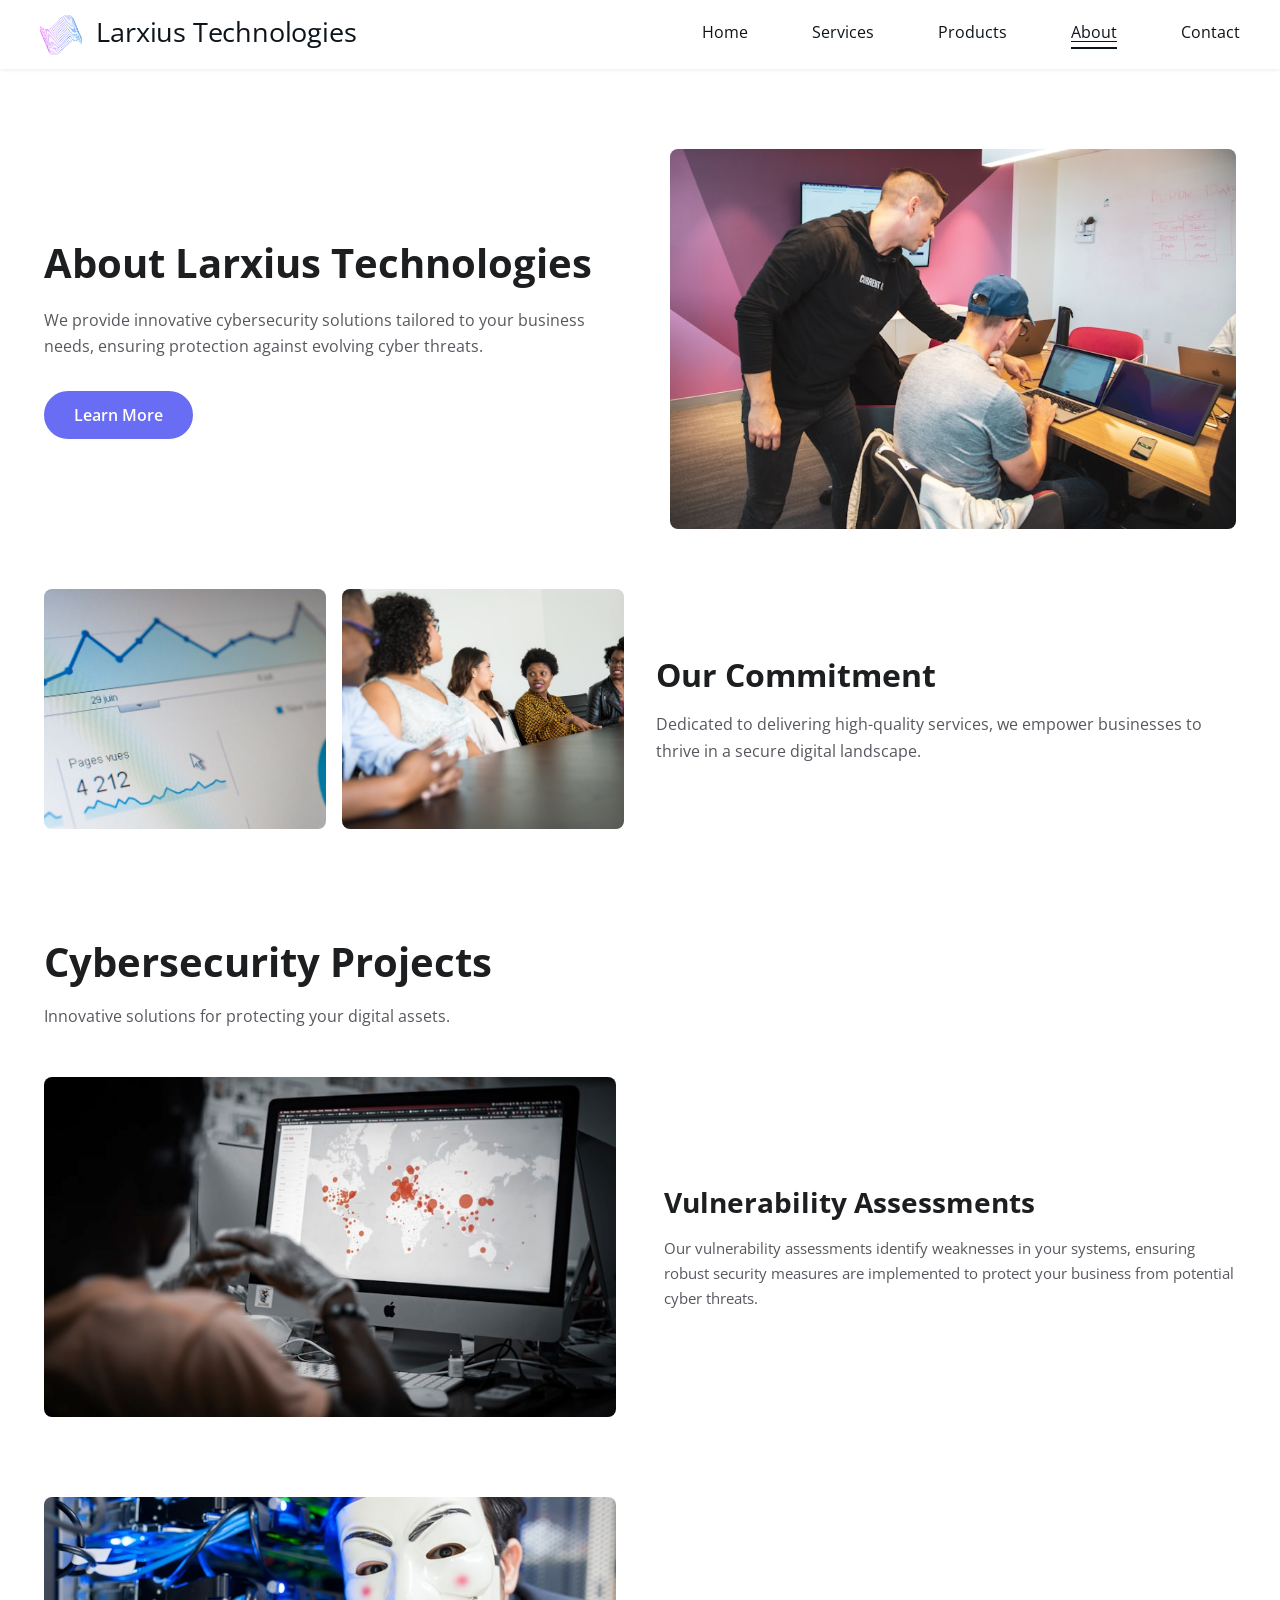
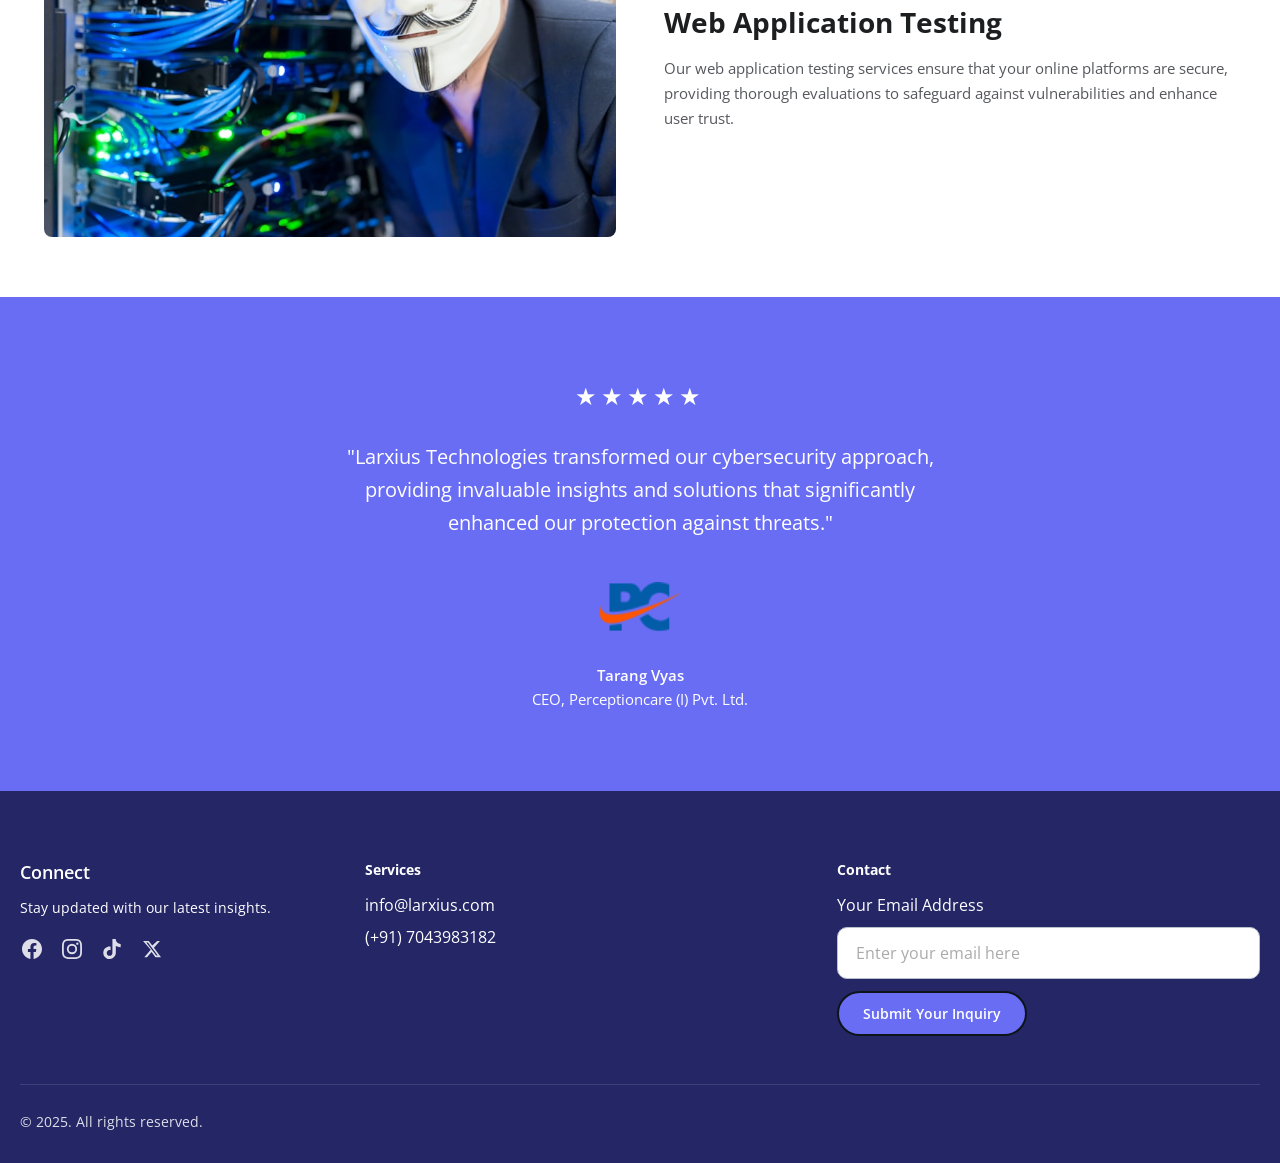
==== commit 0bd11c69: "Add files via upload" ====
--- a/about.html
+++ b/about.html
@@ -29,7 +29,7 @@
        ============================================================ -->
   <header class="site-header" role="banner">
     <div class="header-inner">
-      <a href="index.html" class="logo" aria-label="Larxius Technologies Home">Larxius Technologies</a>
+      <a href="index.html" class="logo" aria-label="Larxius Technologies Home"><img src="assets/images/logo.png" alt="Larxius Technologies" height="40"> Larxius Technologies</a>
 
       <nav class="nav-links" role="navigation" aria-label="Main navigation">
         <a href="index.html">Home</a>
--- a/style.css
+++ b/style.css
@@ -1,2102 +1 @@
-/* ============================================================
-   LARXIUS TECHNOLOGIES - GLOBAL STYLESHEET
-   Pixel-perfect recreation of larxius.com
-   ============================================================ */
-
-/* ============================================================
-   0. GOOGLE FONTS IMPORT
-   ============================================================ */
-@import url('https://fonts.googleapis.com/css2?family=Open+Sans:wght@400;500;600;700&display=swap');
-
-/* ============================================================
-   1. CSS CUSTOM PROPERTIES (Design Tokens)
-   ============================================================ */
-:root {
-  /* Colors */
-  --color-primary: #686DF3;
-  --color-primary-hover: #5459d0;
-  --color-dark: #0d141a;
-  --color-text: #56585e;
-  --color-text-light: #ffffff;
-  --color-heading: #1d1e20;
-  --color-gray: #727586;
-  --color-border: #b8c0cc;
-
-  /* Background Colors */
-  --bg-white: #ffffff;
-  --bg-peach: #FFE5D9;
-  --bg-community: #242666;
-  --bg-testimonial: #686DF3;
-  --bg-footer: #242666;
-  --bg-light-gray: #f7f7f7;
-
-  /* Typography */
-  --font-family: 'Open Sans', sans-serif;
-  --font-size-base: 16px;
-  --font-size-sm: 14px;
-  --font-size-xs: 12px;
-  --font-size-h1: 48px;
-  --font-size-h2: 40px;
-  --font-size-h3: 32px;
-  --font-size-h4: 24px;
-  --font-size-h5: 20px;
-  --font-size-h6: 18px;
-
-  /* Spacing */
-  --section-padding-y: 80px;
-  --section-padding-x: 16px;
-  --container-max-width: 1224px;
-  --gap: 24px;
-
-  /* Borders & Radius */
-  --border-radius-sm: 4px;
-  --border-radius: 8px;
-  --border-radius-lg: 16px;
-  --border-radius-pill: 50px;
-  --border-radius-card: 8px;
-
-  /* Shadows */
-  --shadow-sm: 0 2px 8px rgba(0, 0, 0, 0.08);
-  --shadow-md: 0 4px 16px rgba(0, 0, 0, 0.12);
-  --shadow-lg: 0 8px 32px rgba(0, 0, 0, 0.16);
-
-  /* Transitions */
-  --transition-fast: 0.15s ease;
-  --transition: 0.25s ease;
-  --transition-slow: 0.4s ease;
-
-  /* Header */
-  --header-height: 69px;
-  --header-height-mobile: 81px;
-}
-
-/* ============================================================
-   2. CSS RESET & BASE
-   ============================================================ */
-*, *::before, *::after {
-  box-sizing: border-box;
-  margin: 0;
-  padding: 0;
-}
-
-html {
-  scroll-behavior: smooth;
-  -webkit-text-size-adjust: 100%;
-}
-
-body {
-  font-family: var(--font-family);
-  font-size: var(--font-size-base);
-  color: var(--color-text);
-  background-color: var(--bg-white);
-  line-height: 1.6;
-  -webkit-font-smoothing: antialiased;
-  -moz-osx-font-smoothing: grayscale;
-}
-
-img {
-  max-width: 100%;
-  height: auto;
-  display: block;
-}
-
-a {
-  color: inherit;
-  text-decoration: none;
-}
-
-ul, ol {
-  list-style: none;
-}
-
-button {
-  cursor: pointer;
-  font-family: var(--font-family);
-  border: none;
-  background: none;
-}
-
-input, textarea, select {
-  font-family: var(--font-family);
-}
-
-/* ============================================================
-   3. TYPOGRAPHY
-   ============================================================ */
-h1, h2, h3, h4, h5, h6 {
-  font-family: var(--font-family);
-  color: var(--color-heading);
-  line-height: 1.25;
-  font-weight: 700;
-}
-
-h1 { font-size: var(--font-size-h1); }
-h2 { font-size: var(--font-size-h2); }
-h3 { font-size: var(--font-size-h3); }
-h4 { font-size: var(--font-size-h4); }
-h5 { font-size: var(--font-size-h5); }
-h6 { font-size: var(--font-size-h6); }
-
-p {
-  line-height: 1.65;
-  color: var(--color-text);
-}
-
-/* ============================================================
-   4. LAYOUT UTILITIES
-   ============================================================ */
-.container {
-  width: 100%;
-  max-width: var(--container-max-width);
-  margin-left: auto;
-  margin-right: auto;
-  padding-left: var(--section-padding-x);
-  padding-right: var(--section-padding-x);
-}
-
-.section {
-  padding-top: var(--section-padding-y);
-  padding-bottom: var(--section-padding-y);
-}
-
-/* ============================================================
-   5. HEADER / NAVIGATION
-   ============================================================ */
-.site-header {
-  position: sticky;
-  top: 0;
-  left: 0;
-  right: 0;
-  z-index: 1000;
-  background-color: var(--bg-white);
-  height: var(--header-height);
-  display: flex;
-  align-items: center;
-  box-shadow: 0 1px 4px rgba(0,0,0,0.08);
-  transition: box-shadow var(--transition);
-}
-
-.site-header.scrolled {
-  box-shadow: 0 2px 12px rgba(0,0,0,0.14);
-}
-
-.header-inner {
-  display: flex;
-  align-items: center;
-  justify-content: space-between;
-  width: 100%;
-  max-width: 1240px;
-  margin: 0 auto;
-  padding: 16px 16px;
-}
-
-/* Logo */
-.logo {
-  font-size: 27px;
-  font-weight: 400;
-  color: var(--color-dark);
-  white-space: nowrap;
-  letter-spacing: -0.2px;
-  line-height: 1;
-}
-
-.logo:hover {
-  color: var(--color-dark);
-}
-
-/* Desktop Nav */
-.nav-links {
-  display: flex;
-  align-items: center;
-  gap: 64px;
-}
-
-.nav-links a {
-  font-size: var(--font-size-base);
-  font-weight: 400;
-  color: var(--color-dark);
-  position: relative;
-  padding-bottom: 3px;
-  transition: color var(--transition-fast);
-  white-space: nowrap;
-}
-
-.nav-links a::after {
-  content: '';
-  position: absolute;
-  bottom: 0;
-  left: 0;
-  width: 0;
-  height: 2px;
-  background-color: var(--color-dark);
-  transition: width var(--transition);
-}
-
-.nav-links a:hover::after,
-.nav-links a.active::after {
-  width: 100%;
-}
-
-.nav-links a.active {
-  text-decoration: underline;
-  text-underline-offset: 3px;
-}
-
-/* Hamburger button */
-.hamburger {
-  display: none;
-  flex-direction: column;
-  gap: 5px;
-  background: none;
-  border: none;
-  cursor: pointer;
-  padding: 4px;
-  z-index: 1100;
-}
-
-.hamburger span {
-  display: block;
-  width: 24px;
-  height: 2px;
-  background-color: var(--color-dark);
-  border-radius: 2px;
-  transition: transform var(--transition), opacity var(--transition);
-}
-
-.hamburger.open span:nth-child(1) {
-  transform: translateY(7px) rotate(45deg);
-}
-
-.hamburger.open span:nth-child(2) {
-  opacity: 0;
-}
-
-.hamburger.open span:nth-child(3) {
-  transform: translateY(-7px) rotate(-45deg);
-}
-
-/* Mobile Menu Overlay */
-.mobile-menu {
-  display: none;
-  position: fixed;
-  top: var(--header-height-mobile);
-  left: 0;
-  right: 0;
-  background-color: var(--bg-white);
-  z-index: 999;
-  padding: 24px 16px;
-  box-shadow: 0 4px 16px rgba(0,0,0,0.12);
-  flex-direction: column;
-  gap: 0;
-  transform: translateY(-10px);
-  opacity: 0;
-  transition: transform var(--transition), opacity var(--transition);
-}
-
-.mobile-menu.open {
-  display: flex;
-  transform: translateY(0);
-  opacity: 1;
-}
-
-.mobile-menu a {
-  display: block;
-  padding: 14px 0;
-  font-size: 16px;
-  font-weight: 400;
-  color: var(--color-dark);
-  border-bottom: 1px solid #eee;
-}
-
-.mobile-menu a:last-child {
-  border-bottom: none;
-}
-
-.mobile-menu a.active {
-  font-weight: 600;
-}
-
-/* ============================================================
-   6. BUTTONS
-   ============================================================ */
-.btn {
-  display: inline-block;
-  font-family: var(--font-family);
-  font-size: var(--font-size-base);
-  font-weight: 600;
-  line-height: 1;
-  padding: 14px 28px;
-  border-radius: var(--border-radius-pill);
-  transition: background-color var(--transition), color var(--transition), border-color var(--transition), transform var(--transition-fast);
-  text-align: center;
-  cursor: pointer;
-  border: 2px solid transparent;
-  white-space: nowrap;
-}
-
-.btn:active {
-  transform: scale(0.98);
-}
-
-/* Primary Button */
-.btn-primary {
-  background-color: var(--color-primary);
-  color: var(--color-text-light);
-  border-color: var(--color-primary);
-}
-
-.btn-primary:hover {
-  background-color: var(--color-primary-hover);
-  border-color: var(--color-primary-hover);
-  color: var(--color-text-light);
-}
-
-/* Secondary / Outline Button */
-.btn-outline {
-  background-color: transparent;
-  color: var(--color-primary);
-  border-color: var(--color-primary);
-}
-
-.btn-outline:hover {
-  background-color: var(--color-primary);
-  color: var(--color-text-light);
-}
-
-/* White outline on dark backgrounds */
-.btn-white {
-  background-color: transparent;
-  color: var(--color-text-light);
-  border-color: var(--color-text-light);
-}
-
-.btn-white:hover {
-  background-color: var(--color-text-light);
-  color: var(--color-dark);
-}
-
-/* ============================================================
-   7. SECTION COMPONENTS
-   ============================================================ */
-
-/* --- Hero Section --- */
-.hero {
-  position: relative;
-  background-image: url('https://images.unsplash.com/photo-1688413399498-e35ed74b554f?auto=format&fit=crop&w=1920');
-  background-size: cover;
-  background-position: center center;
-  background-repeat: no-repeat;
-  min-height: 600px;
-  display: flex;
-  flex-direction: column;
-  justify-content: center;
-  overflow: hidden;
-}
-
-.hero::before {
-  content: '';
-  position: absolute;
-  inset: 0;
-  background: linear-gradient(135deg, rgba(36, 38, 102, 0.85) 0%, rgba(104, 109, 243, 0.65) 100%);
-  z-index: 1;
-}
-
-.hero-inner {
-  position: relative;
-  z-index: 2;
-  padding: 80px 16px 160px;
-  max-width: 1240px;
-  margin: 0 auto;
-  width: 100%;
-  display: flex;
-  flex-direction: column;
-  align-items: center;
-}
-
-.hero-content {
-  max-width: 600px;
-  text-align: center;
-  margin: 0 auto;
-}
-
-.hero-content h1 {
-  font-size: 48px;
-  font-weight: 700;
-  color: var(--color-text-light);
-  line-height: 1.2;
-  margin-bottom: 20px;
-}
-
-.hero-content p {
-  font-size: 18px;
-  color: rgba(255,255,255,0.88);
-  margin-bottom: 36px;
-  line-height: 1.65;
-}
-
-/* Hero Stats */
-.hero-stats {
-  display: flex;
-  gap: 48px;
-  margin-top: 60px;
-}
-
-.hero-stat-item {
-  text-align: center;
-}
-
-.hero-stat-number {
-  display: block;
-  font-size: 32px;
-  font-weight: 700;
-  color: var(--color-text-light);
-  line-height: 1;
-  margin-bottom: 8px;
-}
-
-.hero-stat-label {
-  font-size: 14px;
-  color: rgba(255,255,255,0.75);
-}
-
-/* Hero Feature Cards at Bottom */
-.hero-cards {
-  position: absolute;
-  bottom: 0;
-  left: 0;
-  right: 0;
-  z-index: 2;
-  display: flex;
-  gap: 0;
-  max-width: 1240px;
-  margin: 0 auto;
-  padding: 0 16px;
-  width: 100%;
-}
-
-.hero-card {
-  flex: 1;
-  background-color: rgba(255,255,255,0.12);
-  backdrop-filter: blur(4px);
-  border-top: 3px solid var(--color-primary);
-  padding: 20px 24px;
-  color: var(--color-text-light);
-}
-
-.hero-card h4 {
-  color: var(--color-text-light);
-  font-size: 16px;
-  font-weight: 600;
-  margin-bottom: 6px;
-}
-
-.hero-card p {
-  color: rgba(255,255,255,0.8);
-  font-size: 14px;
-  line-height: 1.5;
-}
-
-/* --- About Section (Home) --- */
-.about-home {
-  background-color: var(--bg-white);
-}
-
-.about-home-grid {
-  display: grid;
-  grid-template-columns: 1fr 1fr;
-  gap: 60px;
-  align-items: center;
-}
-
-.about-home-text h2 {
-  font-size: 40px;
-  font-weight: 700;
-  color: var(--color-heading);
-  margin-bottom: 20px;
-  line-height: 1.2;
-}
-
-.about-home-text p {
-  font-size: 16px;
-  color: var(--color-text);
-  margin-bottom: 36px;
-  line-height: 1.65;
-}
-
-.about-home-image-wrap {
-  position: relative;
-}
-
-.about-home-image-wrap img {
-  width: 100%;
-  height: 400px;
-  object-fit: cover;
-  border-radius: var(--border-radius);
-  display: block;
-}
-
-/* Stats Card overlaid on image */
-.stats-card {
-  position: absolute;
-  bottom: -24px;
-  left: 0;
-  right: 0;
-  margin: 0 24px;
-  background-color: var(--color-primary);
-  border-radius: var(--border-radius);
-  padding: 24px 32px;
-  display: flex;
-  gap: 40px;
-  align-items: center;
-  box-shadow: var(--shadow-md);
-}
-
-.stat-item {
-  text-align: left;
-}
-
-.stat-number {
-  font-size: 24px;
-  font-weight: 700;
-  color: var(--color-text-light);
-  display: block;
-  line-height: 1;
-  margin-bottom: 4px;
-}
-
-.stat-label {
-  font-size: 13px;
-  color: rgba(255,255,255,0.85);
-  line-height: 1.4;
-}
-
-/* --- Services Section (Home - Peach BG) --- */
-.services-home {
-  background-color: var(--bg-peach);
-}
-
-.services-home .section-header {
-  margin-bottom: 48px;
-}
-
-.section-header h2 {
-  font-size: 40px;
-  font-weight: 700;
-  color: var(--color-heading);
-  margin-bottom: 16px;
-  line-height: 1.25;
-}
-
-.section-header p {
-  font-size: 16px;
-  color: var(--color-text);
-  max-width: 640px;
-  line-height: 1.65;
-}
-
-.services-grid {
-  display: grid;
-  grid-template-columns: repeat(3, 1fr);
-  gap: var(--gap);
-}
-
-.service-card {
-  background: none;
-}
-
-.service-card img {
-  width: 100%;
-  height: 240px;
-  object-fit: cover;
-  border-radius: var(--border-radius);
-  margin-bottom: 20px;
-  display: block;
-}
-
-.service-card h3 {
-  font-size: 20px;
-  font-weight: 700;
-  color: var(--color-heading);
-  margin-bottom: 10px;
-}
-
-.service-card p {
-  font-size: 15px;
-  color: var(--color-text);
-  line-height: 1.6;
-}
-
-/* --- Newsletter Section --- */
-.newsletter {
-  background-color: var(--bg-community);
-  padding: 80px 16px;
-  text-align: center;
-}
-
-.newsletter h2 {
-  font-size: 40px;
-  font-weight: 700;
-  color: var(--color-text-light);
-  margin-bottom: 12px;
-  line-height: 1.25;
-}
-
-.newsletter p {
-  font-size: 16px;
-  color: rgba(255,255,255,0.8);
-  margin-bottom: 40px;
-}
-
-.newsletter-form {
-  max-width: 512px;
-  margin: 0 auto;
-}
-
-.newsletter-form label {
-  display: block;
-  font-size: 16px;
-  font-weight: 400;
-  color: var(--color-text-light);
-  margin-bottom: 8px;
-  text-align: left;
-}
-
-.newsletter-form input[type="email"] {
-  width: 100%;
-  padding: 14px 18px;
-  font-size: 16px;
-  color: var(--color-dark);
-  background-color: var(--bg-white);
-  border: 1px solid var(--color-border);
-  border-radius: 10px;
-  margin-bottom: 16px;
-  outline: none;
-  transition: border-color var(--transition);
-}
-
-.newsletter-form input[type="email"]::placeholder {
-  color: #aaa;
-}
-
-.newsletter-form input[type="email"]:focus {
-  border-color: var(--color-dark);
-}
-
-.newsletter-form .btn {
-  width: auto;
-  padding: 13px 32px;
-  font-size: 14px;
-  font-weight: 600;
-  background-color: var(--color-primary);
-  color: var(--color-text-light);
-  border-color: var(--color-dark);
-  border-radius: var(--border-radius-pill);
-  border-width: 2px;
-  display: block;
-  margin: 0 auto;
-}
-
-.newsletter-form .btn:hover {
-  background-color: var(--color-primary-hover);
-}
-
-/* --- Testimonial Section --- */
-.testimonial {
-  background-color: var(--bg-light-gray);
-  padding: 0;
-}
-
-.testimonial-grid {
-  display: grid;
-  grid-template-columns: 1fr 1fr;
-  max-width: 1224px;
-  margin: 0 auto;
-}
-
-.testimonial-image {
-  width: 100%;
-  height: 460px;
-  object-fit: cover;
-  display: block;
-}
-
-.testimonial-content {
-  background-color: var(--bg-testimonial);
-  padding: 60px 48px;
-  display: flex;
-  flex-direction: column;
-  justify-content: center;
-  align-items: center;
-  text-align: center;
-}
-
-.stars {
-  font-size: 24px;
-  color: var(--color-text-light);
-  letter-spacing: 4px;
-  margin-bottom: 24px;
-}
-
-.testimonial-content blockquote {
-  font-size: 18px;
-  color: var(--color-text-light);
-  line-height: 1.65;
-  margin-bottom: 28px;
-  font-style: normal;
-  font-weight: 400;
-}
-
-.testimonial-logo {
-  width: 80px;
-  height: 80px;
-  object-fit: contain;
-  margin: 0 auto 16px;
-  display: block;
-}
-
-.testimonial-author {
-  font-size: 15px;
-  color: var(--color-text-light);
-  font-weight: 400;
-  line-height: 1.6;
-}
-
-.testimonial-author strong {
-  display: block;
-  font-weight: 600;
-}
-
-/* ============================================================
-   8. FOOTER
-   ============================================================ */
-.site-footer {
-  background-color: var(--bg-footer);
-  padding: 70px 16px 32px;
-}
-
-.footer-inner {
-  max-width: 1240px;
-  margin: 0 auto;
-  display: grid;
-  grid-template-columns: 297px 1fr 1fr;
-  gap: 48px;
-  padding-bottom: 48px;
-  border-bottom: 1px solid rgba(255,255,255,0.12);
-}
-
-.footer-col h5 {
-  font-size: 18px;
-  font-weight: 600;
-  color: var(--color-text-light);
-  margin-bottom: 16px;
-}
-
-.footer-col h5.footer-col-heading {
-  font-size: 14px;
-  font-weight: 700;
-  color: var(--color-text-light);
-  margin-bottom: 14px;
-  text-transform: none;
-}
-
-.footer-col p {
-  font-size: 14px;
-  color: var(--color-text-light);
-  line-height: 1.3;
-  margin-bottom: 20px;
-}
-
-.footer-col .contact-item {
-  font-size: 16px;
-  color: var(--color-text-light);
-  margin-bottom: 8px;
-  line-height: 1.5;
-  display: block;
-}
-
-/* Social Icons */
-.social-icons {
-  display: flex;
-  gap: 16px;
-  margin-top: 8px;
-}
-
-.social-icon {
-  width: 24px;
-  height: 24px;
-  display: flex;
-  align-items: center;
-  justify-content: center;
-  color: var(--color-text-light);
-  transition: opacity var(--transition-fast);
-  opacity: 0.85;
-}
-
-.social-icon:hover {
-  opacity: 1;
-}
-
-.social-icon svg {
-  width: 20px;
-  height: 20px;
-  fill: currentColor;
-}
-
-/* Footer Form */
-.footer-form label {
-  display: block;
-  font-size: 16px;
-  font-weight: 400;
-  color: var(--color-text-light);
-  margin-bottom: 8px;
-}
-
-.footer-form input[type="email"] {
-  width: 100%;
-  padding: 14px 18px;
-  font-size: 16px;
-  color: var(--color-dark);
-  background-color: var(--bg-white);
-  border: 1px solid var(--color-border);
-  border-radius: 10px;
-  margin-bottom: 12px;
-  outline: none;
-  transition: border-color var(--transition);
-}
-
-.footer-form input[type="email"]::placeholder {
-  color: #aaa;
-}
-
-.footer-form input[type="email"]:focus {
-  border-color: var(--color-dark);
-}
-
-.footer-form .btn-submit {
-  display: inline-block;
-  padding: 11px 24px;
-  font-size: 14px;
-  font-weight: 600;
-  color: var(--color-text-light);
-  background-color: var(--color-primary);
-  border: 2px solid var(--color-dark);
-  border-radius: var(--border-radius-pill);
-  cursor: pointer;
-  transition: background-color var(--transition);
-  font-family: var(--font-family);
-}
-
-.footer-form .btn-submit:hover {
-  background-color: var(--color-primary-hover);
-}
-
-/* Footer Bottom Bar */
-.footer-bottom {
-  max-width: 1240px;
-  margin: 0 auto;
-  padding-top: 28px;
-}
-
-.footer-bottom p {
-  font-size: 14px;
-  color: var(--color-text-light);
-  line-height: 1.3;
-  opacity: 0.85;
-}
-
-/* ============================================================
-   9. SERVICES PAGE COMPONENTS
-   ============================================================ */
-
-/* Services Hero */
-.services-hero {
-  background-color: var(--bg-peach);
-  padding: 80px 16px;
-}
-
-.services-hero h1 {
-  font-size: 48px;
-  font-weight: 700;
-  color: var(--color-heading);
-  margin-bottom: 20px;
-  line-height: 1.2;
-}
-
-.services-hero p {
-  font-size: 16px;
-  color: var(--color-text);
-  max-width: 640px;
-  line-height: 1.65;
-  margin-bottom: 48px;
-}
-
-/* Services Cards Grid - 2 Column Layout */
-.services-cards-grid {
-  display: grid;
-  grid-template-columns: repeat(2, 1fr);
-  gap: 32px;
-  margin-top: 0;
-}
-
-.service-detail-card {
-  background-color: var(--bg-white);
-  border-radius: 12px;
-  padding: 36px 32px;
-  box-shadow: 0 2px 12px rgba(0, 0, 0, 0.06);
-  transition: transform var(--transition), box-shadow var(--transition);
-}
-
-.service-detail-card:hover {
-  transform: translateY(-4px);
-  box-shadow: var(--shadow-md);
-}
-
-.service-detail-card h3 {
-  font-size: 20px;
-  font-weight: 700;
-  color: var(--color-heading);
-  margin-bottom: 14px;
-  text-align: center;
-}
-
-.service-detail-card p {
-  font-size: 15px;
-  color: var(--color-text);
-  line-height: 1.7;
-  text-align: center;
-}
-
-/* FAQ Section */
-.faq-section {
-  background-color: var(--bg-white);
-  padding: 60px 16px 40px;
-}
-
-.faq-grid {
-  display: flex;
-  flex-direction: column;
-  gap: 32px;
-}
-
-.faq-title h2 {
-  font-size: 40px;
-  font-weight: 700;
-  color: var(--color-heading);
-  line-height: 1.2;
-}
-
-.faq-list {
-  display: flex;
-  flex-direction: column;
-  gap: 0;
-}
-
-.faq-item {
-  border-bottom: 1px solid #e5e7eb;
-}
-
-.faq-question {
-  width: 100%;
-  text-align: left;
-  padding: 18px 0;
-  font-size: 16px;
-  font-weight: 600;
-  color: var(--color-heading);
-  background: none;
-  border: none;
-  cursor: pointer;
-  display: flex;
-  justify-content: space-between;
-  align-items: center;
-  gap: 16px;
-  font-family: var(--font-family);
-  transition: color var(--transition-fast);
-}
-
-.faq-question:hover {
-  color: var(--color-primary);
-}
-
-.faq-question .faq-icon {
-  flex-shrink: 0;
-  width: 20px;
-  height: 20px;
-  position: relative;
-  transition: transform var(--transition);
-}
-
-.faq-question .faq-icon::before,
-.faq-question .faq-icon::after {
-  content: '';
-  position: absolute;
-  background-color: currentColor;
-  border-radius: 2px;
-}
-
-.faq-question .faq-icon::before {
-  width: 2px;
-  height: 14px;
-  top: 3px;
-  left: 9px;
-  transition: opacity var(--transition);
-}
-
-.faq-question .faq-icon::after {
-  width: 14px;
-  height: 2px;
-  top: 9px;
-  left: 3px;
-}
-
-.faq-item.open .faq-question .faq-icon::before {
-  opacity: 0;
-}
-
-.faq-answer {
-  max-height: 0;
-  overflow: hidden;
-  transition: max-height var(--transition-slow), padding var(--transition-slow);
-}
-
-.faq-answer-inner {
-  padding-bottom: 16px;
-  font-size: 15px;
-  color: var(--color-text);
-  line-height: 1.65;
-}
-
-.faq-item.open .faq-answer {
-  max-height: 300px;
-}
-
-/* Projects Section */
-.projects-section {
-  background-color: var(--bg-white);
-  padding: 48px 16px 60px;
-}
-
-.projects-section .section-header {
-  margin-bottom: 48px;
-}
-
-.project-item {
-  display: grid;
-  grid-template-columns: 1fr 1fr;
-  gap: 48px;
-  align-items: center;
-  margin-bottom: 80px;
-}
-
-.project-item:last-child {
-  margin-bottom: 0;
-}
-
-.project-item.reverse {
-  direction: rtl;
-}
-
-.project-item.reverse > * {
-  direction: ltr;
-}
-
-.project-image {
-  width: 100%;
-  height: 340px;
-  object-fit: cover;
-  border-radius: var(--border-radius);
-  display: block;
-}
-
-.project-text h3 {
-  font-size: 28px;
-  font-weight: 700;
-  color: var(--color-heading);
-  margin-bottom: 16px;
-  line-height: 1.3;
-}
-
-.project-text p {
-  font-size: 15px;
-  color: var(--color-text);
-  line-height: 1.65;
-}
-
-/* ============================================================
-   10. ABOUT PAGE COMPONENTS
-   ============================================================ */
-.about-hero {
-  background-color: var(--bg-white);
-  padding: 80px 16px 60px;
-}
-
-.about-hero-grid {
-  display: grid;
-  grid-template-columns: 1fr 1fr;
-  gap: 60px;
-  align-items: center;
-  margin-bottom: 60px;
-}
-
-.about-hero-text h1 {
-  font-size: 40px;
-  font-weight: 700;
-  color: var(--color-heading);
-  margin-bottom: 20px;
-  line-height: 1.2;
-}
-
-.about-hero-text p {
-  font-size: 16px;
-  color: var(--color-text);
-  margin-bottom: 32px;
-  line-height: 1.65;
-}
-
-.about-hero-image {
-  width: 100%;
-  height: 380px;
-  object-fit: cover;
-  border-radius: var(--border-radius);
-}
-
-/* Two-column image strip + text */
-.about-commitment-grid {
-  display: grid;
-  grid-template-columns: 1fr 1fr;
-  gap: 32px;
-  align-items: center;
-  margin-top: 60px;
-}
-
-.about-commitment-images {
-  display: grid;
-  grid-template-columns: 1fr 1fr;
-  gap: 16px;
-}
-
-.about-commitment-images img {
-  width: 100%;
-  height: 240px;
-  object-fit: cover;
-  border-radius: var(--border-radius);
-}
-
-.about-commitment-text h2 {
-  font-size: 32px;
-  font-weight: 700;
-  color: var(--color-heading);
-  margin-bottom: 16px;
-  line-height: 1.3;
-}
-
-.about-commitment-text p {
-  font-size: 16px;
-  color: var(--color-text);
-  line-height: 1.65;
-}
-
-/* Quote / Highlight Block on About Page */
-.about-quote {
-  background-color: var(--bg-testimonial);
-  padding: 80px 16px;
-  text-align: center;
-}
-
-.about-quote .stars {
-  font-size: 24px;
-  color: var(--color-text-light);
-  letter-spacing: 4px;
-  margin-bottom: 24px;
-}
-
-.about-quote blockquote {
-  font-size: 20px;
-  font-weight: 400;
-  color: var(--color-text-light);
-  line-height: 1.65;
-  max-width: 600px;
-  margin: 0 auto 28px;
-}
-
-.about-quote .testimonial-logo {
-  width: 80px;
-  margin: 0 auto 16px;
-}
-
-.about-quote .author {
-  font-size: 15px;
-  color: var(--color-text-light);
-  line-height: 1.6;
-}
-
-.about-quote .author strong {
-  display: block;
-  font-weight: 600;
-}
-
-/* ============================================================
-   11. CONTACT PAGE COMPONENTS
-   ============================================================ */
-.contact-section {
-  background-color: var(--bg-white);
-  padding: 80px 16px;
-}
-
-.contact-grid {
-  display: grid;
-  grid-template-columns: 1fr 1fr;
-  gap: 60px;
-  align-items: start;
-}
-
-.contact-info h1 {
-  font-size: 40px;
-  font-weight: 700;
-  color: var(--color-heading);
-  margin-bottom: 20px;
-  line-height: 1.2;
-}
-
-.contact-info p {
-  font-size: 16px;
-  color: var(--color-text);
-  margin-bottom: 32px;
-  line-height: 1.65;
-}
-
-.contact-info-item {
-  display: flex;
-  align-items: flex-start;
-  gap: 12px;
-  margin-bottom: 20px;
-}
-
-.contact-info-item .icon {
-  width: 20px;
-  height: 20px;
-  flex-shrink: 0;
-  color: var(--color-primary);
-  margin-top: 2px;
-}
-
-.contact-info-item p {
-  margin-bottom: 0;
-  font-size: 15px;
-}
-
-.contact-form label {
-  display: block;
-  font-size: 14px;
-  font-weight: 600;
-  color: var(--color-heading);
-  margin-bottom: 6px;
-}
-
-.contact-form input,
-.contact-form textarea {
-  width: 100%;
-  padding: 13px 16px;
-  font-size: 15px;
-  color: var(--color-dark);
-  background-color: var(--bg-white);
-  border: 1px solid var(--color-border);
-  border-radius: var(--border-radius);
-  margin-bottom: 16px;
-  outline: none;
-  transition: border-color var(--transition);
-  font-family: var(--font-family);
-}
-
-.contact-form input:focus,
-.contact-form textarea:focus {
-  border-color: var(--color-primary);
-}
-
-.contact-form textarea {
-  min-height: 140px;
-  resize: vertical;
-}
-
-/* Map Section */
-.map-section {
-  background-color: var(--bg-light-gray);
-  padding: 80px 16px;
-}
-
-.map-section .section-header {
-  margin-bottom: 40px;
-}
-
-.map-embed {
-  width: 100%;
-  height: 400px;
-  border-radius: var(--border-radius);
-  border: none;
-  overflow: hidden;
-}
-
-.map-details {
-  margin-top: 32px;
-  display: grid;
-  grid-template-columns: 1fr 1fr;
-  gap: 32px;
-}
-
-.map-detail-item h4 {
-  font-size: 16px;
-  font-weight: 700;
-  color: var(--color-heading);
-  margin-bottom: 8px;
-}
-
-.map-detail-item p {
-  font-size: 15px;
-  color: var(--color-text);
-  line-height: 1.6;
-}
-
-/* ============================================================
-   12. PRODUCTS PAGE COMPONENTS
-   ============================================================ */
-
-/* Products Hero Banner */
-.products-hero {
-  position: relative;
-  background: linear-gradient(135deg, #242666 0%, #686DF3 100%);
-  padding: 100px 16px 80px;
-  overflow: hidden;
-}
-
-.products-hero-overlay {
-  position: absolute;
-  inset: 0;
-  background: url('data:image/svg+xml,<svg xmlns="http://www.w3.org/2000/svg" viewBox="0 0 1440 320"><path fill="rgba(255,255,255,0.04)" d="M0,96L48,112C96,128,192,160,288,186.7C384,213,480,235,576,213.3C672,192,768,128,864,128C960,128,1056,192,1152,208C1248,224,1344,192,1392,176L1440,160L1440,320L1392,320C1344,320,1248,320,1152,320C1056,320,960,320,864,320C768,320,672,320,576,320C480,320,384,320,288,320C192,320,96,320,48,320L0,320Z"/></svg>') no-repeat bottom center;
-  background-size: cover;
-}
-
-.products-hero-inner {
-  position: relative;
-  z-index: 2;
-  text-align: center;
-  max-width: 700px;
-  margin: 0 auto;
-}
-
-.products-badge {
-  display: inline-block;
-  background-color: rgba(255,255,255,0.15);
-  backdrop-filter: blur(4px);
-  color: var(--color-text-light);
-  font-size: 14px;
-  font-weight: 600;
-  padding: 8px 20px;
-  border-radius: 50px;
-  margin-bottom: 24px;
-  letter-spacing: 0.5px;
-  border: 1px solid rgba(255,255,255,0.2);
-}
-
-.products-hero h1 {
-  font-size: 44px;
-  font-weight: 700;
-  color: var(--color-text-light);
-  margin-bottom: 16px;
-  line-height: 1.2;
-}
-
-.products-hero p {
-  font-size: 17px;
-  color: rgba(255,255,255,0.85);
-  line-height: 1.65;
-}
-
-/* Products Grid Section */
-.products-section {
-  background-color: var(--bg-white);
-}
-
-.products-section .section-header {
-  margin-bottom: 48px;
-}
-
-.products-grid {
-  display: grid;
-  grid-template-columns: repeat(3, 1fr);
-  gap: 28px;
-}
-
-/* Product Card */
-.product-card {
-  background-color: var(--bg-white);
-  border-radius: 12px;
-  padding: 32px 28px;
-  box-shadow: var(--shadow-sm);
-  border: 1px solid #f0f0f0;
-  transition: transform var(--transition), box-shadow var(--transition);
-  display: flex;
-  flex-direction: column;
-}
-
-.product-card:hover {
-  transform: translateY(-6px);
-  box-shadow: var(--shadow-md);
-}
-
-.product-card-icon {
-  width: 64px;
-  height: 64px;
-  background-color: rgba(104,109,243,0.1);
-  border-radius: 16px;
-  display: flex;
-  align-items: center;
-  justify-content: center;
-  margin-bottom: 20px;
-}
-
-.product-card h3 {
-  font-size: 20px;
-  font-weight: 700;
-  color: var(--color-heading);
-  margin-bottom: 10px;
-}
-
-.product-card > p {
-  font-size: 14px;
-  color: var(--color-text);
-  line-height: 1.6;
-  margin-bottom: 20px;
-}
-
-.product-card-features {
-  list-style: none;
-  margin-bottom: 24px;
-  flex-grow: 1;
-}
-
-.product-card-features li {
-  font-size: 13px;
-  color: var(--color-text);
-  padding: 6px 0;
-  padding-left: 20px;
-  position: relative;
-}
-
-.product-card-features li::before {
-  content: '';
-  position: absolute;
-  left: 0;
-  top: 12px;
-  width: 6px;
-  height: 6px;
-  background-color: var(--color-primary);
-  border-radius: 50%;
-}
-
-.product-card-btn {
-  display: inline-flex;
-  align-items: center;
-  gap: 8px;
-  font-size: 14px;
-  padding: 12px 24px;
-  border-radius: 50px;
-  width: fit-content;
-}
-
-/* Why Choose Us Section */
-.why-choose {
-  background-color: var(--bg-light-gray);
-}
-
-.why-choose .section-header {
-  margin-bottom: 48px;
-}
-
-.why-grid {
-  display: grid;
-  grid-template-columns: repeat(4, 1fr);
-  gap: 24px;
-}
-
-.why-card {
-  background-color: var(--bg-white);
-  border-radius: 12px;
-  padding: 32px 24px;
-  text-align: center;
-  box-shadow: var(--shadow-sm);
-  transition: transform var(--transition), box-shadow var(--transition);
-}
-
-.why-card:hover {
-  transform: translateY(-4px);
-  box-shadow: var(--shadow-md);
-}
-
-.why-icon {
-  width: 60px;
-  height: 60px;
-  background-color: rgba(104,109,243,0.1);
-  border-radius: 16px;
-  display: flex;
-  align-items: center;
-  justify-content: center;
-  margin: 0 auto 20px;
-}
-
-.why-card h4 {
-  font-size: 17px;
-  font-weight: 700;
-  color: var(--color-heading);
-  margin-bottom: 10px;
-}
-
-.why-card p {
-  font-size: 14px;
-  color: var(--color-text);
-  line-height: 1.6;
-}
-
-/* CTA Section */
-.products-cta {
-  background: linear-gradient(135deg, #242666 0%, #686DF3 100%);
-  padding: 80px 16px;
-  text-align: center;
-}
-
-.products-cta h2 {
-  font-size: 40px;
-  font-weight: 700;
-  color: var(--color-text-light);
-  margin-bottom: 12px;
-}
-
-.products-cta p {
-  font-size: 17px;
-  color: rgba(255,255,255,0.85);
-  margin-bottom: 32px;
-  max-width: 500px;
-  margin-left: auto;
-  margin-right: auto;
-  line-height: 1.65;
-}
-
-/* Responsive for Products Page */
-@media (max-width: 991px) {
-  .products-grid {
-    grid-template-columns: repeat(2, 1fr);
-  }
-
-  .why-grid {
-    grid-template-columns: repeat(2, 1fr);
-  }
-}
-
-@media (max-width: 768px) {
-  .products-hero h1 {
-    font-size: 30px;
-  }
-
-  .products-hero p {
-    font-size: 15px;
-  }
-
-  .products-grid {
-    grid-template-columns: 1fr;
-  }
-
-  .why-grid {
-    grid-template-columns: 1fr;
-  }
-
-  .products-cta h2 {
-    font-size: 28px;
-  }
-}
-
-@media (max-width: 480px) {
-  .products-hero h1 {
-    font-size: 26px;
-  }
-}
-.animate-fade-up {
-  opacity: 0;
-  transform: translateY(24px);
-  transition: opacity 0.5s ease, transform 0.5s ease;
-}
-
-.animate-fade-up.visible {
-  opacity: 1;
-  transform: translateY(0);
-}
-
-.animate-fade-in {
-  opacity: 0;
-  transition: opacity 0.5s ease;
-}
-
-.animate-fade-in.visible {
-  opacity: 1;
-}
-
-/* Staggered children */
-.stagger-children > * {
-  opacity: 0;
-  transform: translateY(20px);
-  transition: opacity 0.4s ease, transform 0.4s ease;
-}
-
-.stagger-children.visible > *:nth-child(1) { transition-delay: 0.05s; opacity: 1; transform: none; }
-.stagger-children.visible > *:nth-child(2) { transition-delay: 0.15s; opacity: 1; transform: none; }
-.stagger-children.visible > *:nth-child(3) { transition-delay: 0.25s; opacity: 1; transform: none; }
-.stagger-children.visible > *:nth-child(4) { transition-delay: 0.35s; opacity: 1; transform: none; }
-.stagger-children.visible > *:nth-child(5) { transition-delay: 0.45s; opacity: 1; transform: none; }
-.stagger-children.visible > *:nth-child(6) { transition-delay: 0.55s; opacity: 1; transform: none; }
-.stagger-children.visible > *:nth-child(7) { transition-delay: 0.65s; opacity: 1; transform: none; }
-.stagger-children.visible > *:nth-child(8) { transition-delay: 0.75s; opacity: 1; transform: none; }
-.stagger-children.visible > *:nth-child(9) { transition-delay: 0.85s; opacity: 1; transform: none; }
-.stagger-children.visible > *:nth-child(10) { transition-delay: 0.95s; opacity: 1; transform: none; }
-
-/* ============================================================
-   13. FORM SUCCESS/ERROR MESSAGES
-   ============================================================ */
-.form-message {
-  padding: 12px 16px;
-  border-radius: var(--border-radius);
-  font-size: 14px;
-  font-weight: 500;
-  margin-top: 12px;
-  display: none;
-}
-
-.form-message.success {
-  background-color: rgba(34, 197, 94, 0.12);
-  color: #166534;
-  border: 1px solid #86efac;
-  display: block;
-}
-
-.form-message.error {
-  background-color: rgba(239, 68, 68, 0.1);
-  color: #991b1b;
-  border: 1px solid #fca5a5;
-  display: block;
-}
-
-/* ============================================================
-   14. RESPONSIVE MEDIA QUERIES
-   ============================================================ */
-
-/* Tablet - 991px and below */
-@media (max-width: 991px) {
-  :root {
-    --section-padding-y: 60px;
-  }
-
-  .hero-content h1 {
-    font-size: 38px;
-  }
-
-  .about-home-grid,
-  .about-hero-grid,
-  .contact-grid {
-    grid-template-columns: 1fr;
-    gap: 40px;
-  }
-
-  .services-cards-grid {
-    grid-template-columns: repeat(2, 1fr);
-    gap: 24px;
-  }
-
-  .faq-grid {
-    grid-template-columns: 1fr;
-    gap: 40px;
-  }
-
-  .project-item,
-  .project-item.reverse {
-    grid-template-columns: 1fr;
-    direction: ltr;
-    gap: 32px;
-  }
-
-  .project-image {
-    height: 260px;
-  }
-
-  .testimonial-grid {
-    grid-template-columns: 1fr;
-  }
-
-  .testimonial-image {
-    height: 280px;
-  }
-
-  .footer-inner {
-    grid-template-columns: 1fr 1fr;
-    gap: 36px;
-  }
-
-  .about-commitment-grid {
-    grid-template-columns: 1fr;
-  }
-
-  .map-details {
-    grid-template-columns: 1fr;
-    gap: 20px;
-  }
-}
-
-/* Mobile - 768px and below */
-@media (max-width: 768px) {
-  :root {
-    --section-padding-y: 48px;
-    --header-height: var(--header-height-mobile);
-  }
-
-  /* Header */
-  .site-header {
-    height: var(--header-height-mobile);
-  }
-
-  .nav-links {
-    display: none;
-  }
-
-  .hamburger {
-    display: flex;
-  }
-
-  /* Hero */
-  .hero {
-    min-height: 100vh;
-    min-height: 100dvh;
-    position: relative;
-  }
-
-  .hero-inner {
-    padding: 80px 16px 140px;
-    display: flex;
-    flex-direction: column;
-    justify-content: center;
-    align-items: center;
-    text-align: center;
-    min-height: calc(100vh - 80px);
-    min-height: calc(100dvh - 80px);
-  }
-
-  .hero-content {
-    max-width: 100%;
-  }
-
-  .hero-content h1 {
-    font-size: 40px;
-    margin-bottom: 20px;
-    line-height: 1.15;
-  }
-
-  .hero-content p {
-    font-size: 18px;
-    margin-bottom: 32px;
-  }
-
-  .hero-content .btn {
-    padding: 16px 36px;
-    font-size: 16px;
-  }
-
-  .hero-stats {
-    gap: 24px;
-    margin-top: 100px;
-  }
-
-  .hero-stat-number {
-    font-size: 28px;
-  }
-
-  .hero-stat-label {
-    font-size: 12px;
-  }
-
-  .hero-cards {
-    flex-direction: column;
-    gap: 0;
-    padding: 0;
-    position: relative;
-  }
-
-  .hero-card {
-    padding: 24px 24px;
-    border-top: none;
-    border-bottom: 1px solid rgba(255,255,255,0.1);
-  }
-
-  .hero-card:last-child {
-    border-bottom: none;
-  }
-
-  .hero-card h4 {
-    font-size: 18px;
-    margin-bottom: 8px;
-  }
-
-  .hero-card p {
-    font-size: 15px;
-    line-height: 1.6;
-  }
-
-  /* About Home Section */
-  .about-home {
-    padding-top: 48px;
-    padding-bottom: 48px;
-  }
-
-  .about-home-grid {
-    grid-template-columns: 1fr;
-    gap: 32px;
-  }
-
-  .about-home-text {
-    text-align: center;
-  }
-
-  .about-home-text h2 {
-    font-size: 26px;
-    margin-bottom: 12px;
-  }
-
-  .about-home-text p {
-    font-size: 15px;
-    margin-bottom: 24px;
-  }
-
-  .about-home-image-wrap img {
-    height: 240px;
-  }
-
-  .stats-card {
-    flex-direction: row;
-    gap: 16px;
-    padding: 16px 20px;
-    margin: 0 12px;
-    bottom: -20px;
-  }
-
-  .stat-number {
-    font-size: 20px;
-  }
-
-  .stat-label {
-    font-size: 11px;
-  }
-
-  /* Services Home Section */
-  .services-home {
-    padding-top: 48px;
-    padding-bottom: 48px;
-  }
-
-  .services-home .section-header {
-    margin-bottom: 32px;
-  }
-
-  .section-header h2 {
-    font-size: 24px;
-  }
-
-  .section-header p {
-    font-size: 14px;
-  }
-
-  .services-grid {
-    grid-template-columns: 1fr;
-    gap: 20px;
-  }
-
-  .service-card img {
-    height: 180px;
-  }
-
-  .service-card h3 {
-    font-size: 17px;
-    margin-bottom: 8px;
-  }
-
-  .service-card p {
-    font-size: 13px;
-  }
-
-  /* Sections */
-  .section-header h2,
-  .about-home-text h2,
-  .contact-info h1,
-  .about-hero-text h1 {
-    font-size: 26px;
-  }
-
-  .services-cards-grid {
-    grid-template-columns: 1fr;
-  }
-
-  .service-detail-card {
-    padding: 28px 24px;
-  }
-
-  .service-detail-card h3 {
-    font-size: 18px;
-  }
-
-  .service-detail-card p {
-    font-size: 14px;
-  }
-
-  /* Newsletter */
-  .newsletter {
-    padding: 48px 16px;
-  }
-
-  .newsletter h2 {
-    font-size: 24px;
-    margin-bottom: 10px;
-  }
-
-  .newsletter p {
-    font-size: 14px;
-    margin-bottom: 28px;
-  }
-
-  .newsletter-form input[type="email"] {
-    padding: 12px 14px;
-    font-size: 14px;
-  }
-
-  .newsletter-form .btn {
-    padding: 12px 24px;
-    font-size: 13px;
-  }
-
-  /* Testimonial */
-  .testimonial-grid {
-    grid-template-columns: 1fr;
-  }
-
-  .testimonial-image {
-    height: 240px;
-  }
-
-  .testimonial-content {
-    padding: 40px 24px;
-  }
-
-  .testimonial-content blockquote {
-    font-size: 15px;
-    margin-bottom: 20px;
-  }
-
-  .testimonial-logo {
-    width: 60px;
-    height: 60px;
-  }
-
-  .testimonial-author {
-    font-size: 13px;
-  }
-
-  /* Footer */
-  .site-footer {
-    padding: 48px 16px 24px;
-  }
-
-  .footer-inner {
-    grid-template-columns: 1fr;
-    gap: 32px;
-  }
-
-  .footer-col h5 {
-    font-size: 16px;
-    margin-bottom: 12px;
-  }
-
-  .footer-col p {
-    font-size: 13px;
-    margin-bottom: 16px;
-  }
-
-  .footer-col .contact-item {
-    font-size: 14px;
-  }
-
-  .footer-form input[type="email"] {
-    padding: 12px 14px;
-    font-size: 14px;
-  }
-
-  .footer-form .btn-submit {
-    padding: 10px 20px;
-    font-size: 13px;
-  }
-
-  .footer-bottom p {
-    font-size: 13px;
-    text-align: center;
-  }
-
-  /* About commitment images */
-  .about-commitment-images {
-    grid-template-columns: 1fr;
-  }
-
-  .about-commitment-images img {
-    height: 200px;
-  }
-}
-
-/* Small Mobile - 480px and below */
-@media (max-width: 480px) {
-  .hero-inner {
-    padding: 40px 16px 24px;
-  }
-
-  .hero-content h1 {
-    font-size: 24px;
-  }
-
-  .hero-content p {
-    font-size: 14px;
-  }
-
-  .about-home-text h2,
-  .section-header h2 {
-    font-size: 22px;
-  }
-
-  .stats-card {
-    flex-direction: column;
-    gap: 12px;
-    text-align: center;
-    margin: 0 8px;
-  }
-
-  .stat-item {
-    text-align: center;
-  }
-
-  .testimonial-content {
-    padding: 32px 20px;
-  }
-
-  .testimonial-content blockquote {
-    font-size: 14px;
-  }
-
-  .about-quote blockquote {
-    font-size: 16px;
-  }
-
-  .newsletter h2 {
-    font-size: 22px;
-  }
-
-  .service-card img {
-    height: 160px;
-  }
-}
+@import url(https://fonts.googleapis.com/css2?family=Open+Sans:wght@400;500;600;700&display=swap);:root{--color-primary:#686DF3;--color-primary-hover:#5459d0;--color-dark:#0d141a;--color-text:#56585e;--color-text-light:#ffffff;--color-heading:#1d1e20;--color-gray:#727586;--color-border:#b8c0cc;--bg-white:#ffffff;--bg-peach:#FFE5D9;--bg-community:#242666;--bg-testimonial:#686DF3;--bg-footer:#242666;--bg-light-gray:#f7f7f7;--font-family:'Open Sans', sans-serif;--font-size-base:16px;--font-size-sm:14px;--font-size-xs:12px;--font-size-h1:48px;--font-size-h2:40px;--font-size-h3:32px;--font-size-h4:24px;--font-size-h5:20px;--font-size-h6:18px;--section-padding-y:80px;--section-padding-x:16px;--container-max-width:1224px;--gap:24px;--border-radius-sm:4px;--border-radius:8px;--border-radius-lg:16px;--border-radius-pill:50px;--border-radius-card:8px;--shadow-sm:0 2px 8px rgba(0, 0, 0, 0.08);--shadow-md:0 4px 16px rgba(0, 0, 0, 0.12);--shadow-lg:0 8px 32px rgba(0, 0, 0, 0.16);--transition-fast:0.15s ease;--transition:0.25s ease;--transition-slow:0.4s ease;--header-height:69px;--header-height-mobile:81px}*,*::before,*::after{box-sizing:border-box;margin:0;padding:0}html{scroll-behavior:smooth;-webkit-text-size-adjust:100%}body{font-family:var(--font-family);font-size:var(--font-size-base);color:var(--color-text);background-color:var(--bg-white);line-height:1.6;-webkit-font-smoothing:antialiased;-moz-osx-font-smoothing:grayscale}img{max-width:100%;height:auto;display:block}a{color:inherit;text-decoration:none}ul,ol{list-style:none}button{cursor:pointer;font-family:var(--font-family);border:none;background:none}input,textarea,select{font-family:var(--font-family)}h1,h2,h3,h4,h5,h6{font-family:var(--font-family);color:var(--color-heading);line-height:1.25;font-weight:700}h1{font-size:var(--font-size-h1)}h2{font-size:var(--font-size-h2)}h3{font-size:var(--font-size-h3)}h4{font-size:var(--font-size-h4)}h5{font-size:var(--font-size-h5)}h6{font-size:var(--font-size-h6)}p{line-height:1.65;color:var(--color-text)}.container{width:100%;max-width:var(--container-max-width);margin-left:auto;margin-right:auto;padding-left:var(--section-padding-x);padding-right:var(--section-padding-x)}.section{padding-top:var(--section-padding-y);padding-bottom:var(--section-padding-y)}.site-header{position:sticky;top:0;left:0;right:0;z-index:1000;background-color:var(--bg-white);height:var(--header-height);display:flex;align-items:center;box-shadow:0 1px 4px rgb(0 0 0 / .08);transition:box-shadow var(--transition)}.site-header.scrolled{box-shadow:0 2px 12px rgb(0 0 0 / .14)}.header-inner{display:flex;align-items:center;justify-content:space-between;width:100%;max-width:1440px;margin:0 auto;padding:16px 40px}.logo{font-size:27px;font-weight:400;color:var(--color-dark);white-space:nowrap;letter-spacing:-.2px;line-height:1}.logo img{display:inline-block;height:40px;width:auto;vertical-align:middle;margin-right:8px}.logo:hover{color:var(--color-dark)}.nav-links{display:flex;align-items:center;gap:64px}.nav-links a{font-size:var(--font-size-base);font-weight:400;color:var(--color-dark);position:relative;padding-bottom:3px;transition:color var(--transition-fast);white-space:nowrap}.nav-links a::after{content:'';position:absolute;bottom:0;left:0;width:0;height:2px;background-color:var(--color-dark);transition:width var(--transition)}.nav-links a:hover::after,.nav-links a.active::after{width:100%}.nav-links a.active{text-decoration:underline;text-underline-offset:3px}.hamburger{display:none;flex-direction:column;gap:5px;background:none;border:none;cursor:pointer;padding:4px;z-index:1100}.hamburger span{display:block;width:24px;height:2px;background-color:var(--color-dark);border-radius:2px;transition:transform var(--transition),opacity var(--transition)}.hamburger.open span:nth-child(1){transform:translateY(7px) rotate(45deg)}.hamburger.open span:nth-child(2){opacity:0}.hamburger.open span:nth-child(3){transform:translateY(-7px) rotate(-45deg)}.mobile-menu{display:none;position:fixed;top:var(--header-height-mobile);left:0;right:0;background-color:var(--bg-white);z-index:999;padding:24px 16px;box-shadow:0 4px 16px rgb(0 0 0 / .12);flex-direction:column;gap:0;transform:translateY(-10px);opacity:0;transition:transform var(--transition),opacity var(--transition)}.mobile-menu.open{display:flex;transform:translateY(0);opacity:1}.mobile-menu a{display:block;padding:14px 0;font-size:16px;font-weight:400;color:var(--color-dark);border-bottom:1px solid #eee}.mobile-menu a:last-child{border-bottom:none}.mobile-menu a.active{font-weight:600}.btn{display:inline-block;font-family:var(--font-family);font-size:var(--font-size-base);font-weight:600;line-height:1;padding:14px 28px;border-radius:var(--border-radius-pill);transition:background-color var(--transition),color var(--transition),border-color var(--transition),transform var(--transition-fast);text-align:center;cursor:pointer;border:2px solid #fff0;white-space:nowrap}.btn:active{transform:scale(.98)}.btn-primary{background-color:var(--color-primary);color:var(--color-text-light);border-color:var(--color-primary)}.btn-primary:hover{background-color:var(--color-primary-hover);border-color:var(--color-primary-hover);color:var(--color-text-light)}.btn-outline{background-color:#fff0;color:var(--color-primary);border-color:var(--color-primary)}.btn-outline:hover{background-color:var(--color-primary);color:var(--color-text-light)}.btn-white{background-color:#fff0;color:var(--color-text-light);border-color:var(--color-text-light)}.btn-white:hover{background-color:var(--color-text-light);color:var(--color-dark)}.hero{position:relative;background-image:url(https://images.unsplash.com/photo-1688413399498-e35ed74b554f?auto=format&fit=crop&w=1920);background-size:cover;background-position:center center;background-repeat:no-repeat;min-height:600px;display:flex;flex-direction:column;justify-content:center;overflow:hidden}.hero::before{content:'';position:absolute;inset:0;background:linear-gradient(135deg,rgb(36 38 102 / .85) 0%,rgb(104 109 243 / .65) 100%);z-index:1}.hero-inner{position:relative;z-index:2;padding:80px 16px 160px;max-width:1240px;margin:0 auto;width:100%;display:flex;flex-direction:column;align-items:center}.hero-content{max-width:600px;text-align:center;margin:0 auto}.hero-content h1{font-size:48px;font-weight:700;color:var(--color-text-light);line-height:1.2;margin-bottom:20px}.hero-content p{font-size:18px;color:rgb(255 255 255 / .88);margin-bottom:36px;line-height:1.65}.hero-stats{display:flex;gap:48px;margin-top:60px}.hero-stat-item{text-align:center}.hero-stat-number{display:block;font-size:32px;font-weight:700;color:var(--color-text-light);line-height:1;margin-bottom:8px}.hero-stat-label{font-size:14px;color:rgb(255 255 255 / .75)}.hero-cards{position:absolute;bottom:0;left:0;right:0;z-index:2;display:flex;gap:0;max-width:1240px;margin:0 auto;padding:0 16px;width:100%}.hero-card{flex:1;background-color:rgb(255 255 255 / .12);backdrop-filter:blur(4px);border-top:3px solid var(--color-primary);padding:20px 24px;color:var(--color-text-light)}.hero-card h4{color:var(--color-text-light);font-size:16px;font-weight:600;margin-bottom:6px}.hero-card p{color:rgb(255 255 255 / .8);font-size:14px;line-height:1.5}.about-home{background-color:var(--bg-white)}.about-home-grid{display:grid;grid-template-columns:1fr 1fr;gap:60px;align-items:center}.about-home-text h2{font-size:40px;font-weight:700;color:var(--color-heading);margin-bottom:20px;line-height:1.2}.about-home-text p{font-size:16px;color:var(--color-text);margin-bottom:36px;line-height:1.65}.about-home-image-wrap{position:relative}.about-home-image-wrap img{width:100%;height:400px;object-fit:cover;border-radius:var(--border-radius);display:block}.stats-card{position:absolute;bottom:-24px;left:0;right:0;margin:0 24px;background-color:var(--color-primary);border-radius:var(--border-radius);padding:24px 32px;display:flex;gap:40px;align-items:center;box-shadow:var(--shadow-md)}.stat-item{text-align:left}.stat-number{font-size:24px;font-weight:700;color:var(--color-text-light);display:block;line-height:1;margin-bottom:4px}.stat-label{font-size:13px;color:rgb(255 255 255 / .85);line-height:1.4}.services-home{background-color:var(--bg-peach)}.services-home .section-header{margin-bottom:48px}.section-header h2{font-size:40px;font-weight:700;color:var(--color-heading);margin-bottom:16px;line-height:1.25}.section-header p{font-size:16px;color:var(--color-text);max-width:640px;line-height:1.65}.services-grid{display:grid;grid-template-columns:repeat(3,1fr);gap:var(--gap)}.service-card{background:none}.service-card img{width:100%;height:240px;object-fit:cover;border-radius:var(--border-radius);margin-bottom:20px;display:block}.service-card h3{font-size:20px;font-weight:700;color:var(--color-heading);margin-bottom:10px}.service-card p{font-size:15px;color:var(--color-text);line-height:1.6}.newsletter{background-color:var(--bg-community);padding:80px 16px;text-align:center}.newsletter h2{font-size:40px;font-weight:700;color:var(--color-text-light);margin-bottom:12px;line-height:1.25}.newsletter p{font-size:16px;color:rgb(255 255 255 / .8);margin-bottom:40px}.newsletter-form{max-width:512px;margin:0 auto}.newsletter-form label{display:block;font-size:16px;font-weight:400;color:var(--color-text-light);margin-bottom:8px;text-align:left}.newsletter-form input[type="email"]{width:100%;padding:14px 18px;font-size:16px;color:var(--color-dark);background-color:var(--bg-white);border:1px solid var(--color-border);border-radius:10px;margin-bottom:16px;outline:none;transition:border-color var(--transition)}.newsletter-form input[type="email"]::placeholder{color:#aaa}.newsletter-form input[type="email"]:focus{border-color:var(--color-dark)}.newsletter-form .btn{width:auto;padding:13px 32px;font-size:14px;font-weight:600;background-color:var(--color-primary);color:var(--color-text-light);border-color:var(--color-dark);border-radius:var(--border-radius-pill);border-width:2px;display:block;margin:0 auto}.newsletter-form .btn:hover{background-color:var(--color-primary-hover)}.testimonial{background-color:var(--bg-light-gray);padding:0}.testimonial-grid{display:grid;grid-template-columns:1fr 1fr;max-width:1224px;margin:0 auto}.testimonial-image{width:100%;height:460px;object-fit:cover;display:block}.testimonial-content{background-color:var(--bg-testimonial);padding:60px 48px;display:flex;flex-direction:column;justify-content:center;align-items:center;text-align:center}.stars{font-size:24px;color:var(--color-text-light);letter-spacing:4px;margin-bottom:24px}.testimonial-content blockquote{font-size:18px;color:var(--color-text-light);line-height:1.65;margin-bottom:28px;font-style:normal;font-weight:400}.testimonial-logo{width:80px;height:80px;object-fit:contain;margin:0 auto 16px;display:block}.testimonial-author{font-size:15px;color:var(--color-text-light);font-weight:400;line-height:1.6}.testimonial-author strong{display:block;font-weight:600}.site-footer{background-color:var(--bg-footer);padding:70px 16px 32px}.footer-inner{max-width:1240px;margin:0 auto;display:grid;grid-template-columns:297px 1fr 1fr;gap:48px;padding-bottom:48px;border-bottom:1px solid rgb(255 255 255 / .12)}.footer-col h5{font-size:18px;font-weight:600;color:var(--color-text-light);margin-bottom:16px}.footer-col h5.footer-col-heading{font-size:14px;font-weight:700;color:var(--color-text-light);margin-bottom:14px;text-transform:none}.footer-col p{font-size:14px;color:var(--color-text-light);line-height:1.3;margin-bottom:20px}.footer-col .contact-item{font-size:16px;color:var(--color-text-light);margin-bottom:8px;line-height:1.5;display:block}.social-icons{display:flex;gap:16px;margin-top:8px}.social-icon{width:24px;height:24px;display:flex;align-items:center;justify-content:center;color:var(--color-text-light);transition:opacity var(--transition-fast);opacity:.85}.social-icon:hover{opacity:1}.social-icon svg{width:20px;height:20px;fill:currentColor}.footer-form label{display:block;font-size:16px;font-weight:400;color:var(--color-text-light);margin-bottom:8px}.footer-form input[type="email"]{width:100%;padding:14px 18px;font-size:16px;color:var(--color-dark);background-color:var(--bg-white);border:1px solid var(--color-border);border-radius:10px;margin-bottom:12px;outline:none;transition:border-color var(--transition)}.footer-form input[type="email"]::placeholder{color:#aaa}.footer-form input[type="email"]:focus{border-color:var(--color-dark)}.footer-form .btn-submit{display:inline-block;padding:11px 24px;font-size:14px;font-weight:600;color:var(--color-text-light);background-color:var(--color-primary);border:2px solid var(--color-dark);border-radius:var(--border-radius-pill);cursor:pointer;transition:background-color var(--transition);font-family:var(--font-family)}.footer-form .btn-submit:hover{background-color:var(--color-primary-hover)}.footer-bottom{max-width:1240px;margin:0 auto;padding-top:28px}.footer-bottom p{font-size:14px;color:var(--color-text-light);line-height:1.3;opacity:.85}.services-hero{background-color:var(--bg-peach);padding:80px 16px}.services-hero h1{font-size:48px;font-weight:700;color:var(--color-heading);margin-bottom:20px;line-height:1.2}.services-hero p{font-size:16px;color:var(--color-text);max-width:640px;line-height:1.65;margin-bottom:48px}.services-cards-grid{display:grid;grid-template-columns:repeat(2,1fr);gap:32px;margin-top:0}.service-detail-card{background-color:var(--bg-white);border-radius:12px;padding:36px 32px;box-shadow:0 2px 12px rgb(0 0 0 / .06);transition:transform var(--transition),box-shadow var(--transition)}.service-detail-card:hover{transform:translateY(-4px);box-shadow:var(--shadow-md)}.service-detail-card h3{font-size:20px;font-weight:700;color:var(--color-heading);margin-bottom:14px;text-align:center}.service-detail-card p{font-size:15px;color:var(--color-text);line-height:1.7;text-align:center}.faq-section{background-color:var(--bg-white);padding:60px 16px 40px}.faq-grid{display:flex;flex-direction:column;gap:32px}.faq-title h2{font-size:40px;font-weight:700;color:var(--color-heading);line-height:1.2}.faq-list{display:flex;flex-direction:column;gap:0}.faq-item{border-bottom:1px solid #e5e7eb}.faq-question{width:100%;text-align:left;padding:18px 0;font-size:16px;font-weight:600;color:var(--color-heading);background:none;border:none;cursor:pointer;display:flex;justify-content:space-between;align-items:center;gap:16px;font-family:var(--font-family);transition:color var(--transition-fast)}.faq-question:hover{color:var(--color-primary)}.faq-question .faq-icon{flex-shrink:0;width:20px;height:20px;position:relative;transition:transform var(--transition)}.faq-question .faq-icon::before,.faq-question .faq-icon::after{content:'';position:absolute;background-color:currentColor;border-radius:2px}.faq-question .faq-icon::before{width:2px;height:14px;top:3px;left:9px;transition:opacity var(--transition)}.faq-question .faq-icon::after{width:14px;height:2px;top:9px;left:3px}.faq-item.open .faq-question .faq-icon::before{opacity:0}.faq-answer{max-height:0;overflow:hidden;transition:max-height var(--transition-slow),padding var(--transition-slow)}.faq-answer-inner{padding-bottom:16px;font-size:15px;color:var(--color-text);line-height:1.65}.faq-item.open .faq-answer{max-height:300px}.projects-section{background-color:var(--bg-white);padding:48px 16px 60px}.projects-section .section-header{margin-bottom:48px}.project-item{display:grid;grid-template-columns:1fr 1fr;gap:48px;align-items:center;margin-bottom:80px}.project-item:last-child{margin-bottom:0}.project-item.reverse{direction:rtl}.project-item.reverse>*{direction:ltr}.project-image{width:100%;height:340px;object-fit:cover;border-radius:var(--border-radius);display:block}.project-text h3{font-size:28px;font-weight:700;color:var(--color-heading);margin-bottom:16px;line-height:1.3}.project-text p{font-size:15px;color:var(--color-text);line-height:1.65}.about-hero{background-color:var(--bg-white);padding:80px 16px 60px}.about-hero-grid{display:grid;grid-template-columns:1fr 1fr;gap:60px;align-items:center;margin-bottom:60px}.about-hero-text h1{font-size:40px;font-weight:700;color:var(--color-heading);margin-bottom:20px;line-height:1.2}.about-hero-text p{font-size:16px;color:var(--color-text);margin-bottom:32px;line-height:1.65}.about-hero-image{width:100%;height:380px;object-fit:cover;border-radius:var(--border-radius)}.about-commitment-grid{display:grid;grid-template-columns:1fr 1fr;gap:32px;align-items:center;margin-top:60px}.about-commitment-images{display:grid;grid-template-columns:1fr 1fr;gap:16px}.about-commitment-images img{width:100%;height:240px;object-fit:cover;border-radius:var(--border-radius)}.about-commitment-text h2{font-size:32px;font-weight:700;color:var(--color-heading);margin-bottom:16px;line-height:1.3}.about-commitment-text p{font-size:16px;color:var(--color-text);line-height:1.65}.about-quote{background-color:var(--bg-testimonial);padding:80px 16px;text-align:center}.about-quote .stars{font-size:24px;color:var(--color-text-light);letter-spacing:4px;margin-bottom:24px}.about-quote blockquote{font-size:20px;font-weight:400;color:var(--color-text-light);line-height:1.65;max-width:600px;margin:0 auto 28px}.about-quote .testimonial-logo{width:80px;margin:0 auto 16px}.about-quote .author{font-size:15px;color:var(--color-text-light);line-height:1.6}.about-quote .author strong{display:block;font-weight:600}.contact-section{background-color:var(--bg-white);padding:80px 16px}.contact-grid{display:grid;grid-template-columns:1fr 1fr;gap:60px;align-items:start}.contact-info h1{font-size:40px;font-weight:700;color:var(--color-heading);margin-bottom:20px;line-height:1.2}.contact-info p{font-size:16px;color:var(--color-text);margin-bottom:32px;line-height:1.65}.contact-info-item{display:flex;align-items:flex-start;gap:12px;margin-bottom:20px}.contact-info-item .icon{width:20px;height:20px;flex-shrink:0;color:var(--color-primary);margin-top:2px}.contact-info-item p{margin-bottom:0;font-size:15px}.contact-form label{display:block;font-size:14px;font-weight:600;color:var(--color-heading);margin-bottom:6px}.contact-form input,.contact-form textarea{width:100%;padding:13px 16px;font-size:15px;color:var(--color-dark);background-color:var(--bg-white);border:1px solid var(--color-border);border-radius:var(--border-radius);margin-bottom:16px;outline:none;transition:border-color var(--transition);font-family:var(--font-family)}.contact-form input:focus,.contact-form textarea:focus{border-color:var(--color-primary)}.contact-form textarea{min-height:140px;resize:vertical}.map-section{background-color:var(--bg-light-gray);padding:80px 16px}.map-section .section-header{margin-bottom:40px}.map-embed{width:100%;height:400px;border-radius:var(--border-radius);border:none;overflow:hidden}.map-details{margin-top:32px;display:grid;grid-template-columns:1fr 1fr;gap:32px}.map-detail-item h4{font-size:16px;font-weight:700;color:var(--color-heading);margin-bottom:8px}.map-detail-item p{font-size:15px;color:var(--color-text);line-height:1.6}.products-hero{position:relative;background:linear-gradient(135deg,#242666 0%,#686DF3 100%);padding:100px 16px 80px;overflow:hidden}.products-hero-overlay{position:absolute;inset:0;background:url('data:image/svg+xml,<svg xmlns="http://www.w3.org/2000/svg" viewBox="0 0 1440 320"><path fill="rgba(255,255,255,0.04)" d="M0,96L48,112C96,128,192,160,288,186.7C384,213,480,235,576,213.3C672,192,768,128,864,128C960,128,1056,192,1152,208C1248,224,1344,192,1392,176L1440,160L1440,320L1392,320C1344,320,1248,320,1152,320C1056,320,960,320,864,320C768,320,672,320,576,320C480,320,384,320,288,320C192,320,96,320,48,320L0,320Z"/></svg>') no-repeat bottom center;background-size:cover}.products-hero-inner{position:relative;z-index:2;text-align:center;max-width:700px;margin:0 auto}.products-badge{display:inline-block;background-color:rgb(255 255 255 / .15);backdrop-filter:blur(4px);color:var(--color-text-light);font-size:14px;font-weight:600;padding:8px 20px;border-radius:50px;margin-bottom:24px;letter-spacing:.5px;border:1px solid rgb(255 255 255 / .2)}.products-hero h1{font-size:44px;font-weight:700;color:var(--color-text-light);margin-bottom:16px;line-height:1.2}.products-hero p{font-size:17px;color:rgb(255 255 255 / .85);line-height:1.65}.products-section{background-color:var(--bg-white)}.products-section .section-header{margin-bottom:48px}.products-grid{display:grid;grid-template-columns:repeat(3,1fr);gap:28px}.product-card{background-color:var(--bg-white);border-radius:12px;padding:32px 28px;box-shadow:var(--shadow-sm);border:1px solid #f0f0f0;transition:transform var(--transition),box-shadow var(--transition);display:flex;flex-direction:column}.product-card:hover{transform:translateY(-6px);box-shadow:var(--shadow-md)}.product-card-icon{width:64px;height:64px;background-color:rgb(104 109 243 / .1);border-radius:16px;display:flex;align-items:center;justify-content:center;margin-bottom:20px}.product-card h3{font-size:20px;font-weight:700;color:var(--color-heading);margin-bottom:10px}.product-card>p{font-size:14px;color:var(--color-text);line-height:1.6;margin-bottom:20px}.product-card-features{list-style:none;margin-bottom:24px;flex-grow:1}.product-card-features li{font-size:13px;color:var(--color-text);padding:6px 0;padding-left:20px;position:relative}.product-card-features li::before{content:'';position:absolute;left:0;top:12px;width:6px;height:6px;background-color:var(--color-primary);border-radius:50%}.product-card-btn{display:inline-flex;align-items:center;gap:8px;font-size:14px;padding:12px 24px;border-radius:50px;width:fit-content}.why-choose{background-color:var(--bg-light-gray)}.why-choose .section-header{margin-bottom:48px}.why-grid{display:grid;grid-template-columns:repeat(4,1fr);gap:24px}.why-card{background-color:var(--bg-white);border-radius:12px;padding:32px 24px;text-align:center;box-shadow:var(--shadow-sm);transition:transform var(--transition),box-shadow var(--transition)}.why-card:hover{transform:translateY(-4px);box-shadow:var(--shadow-md)}.why-icon{width:60px;height:60px;background-color:rgb(104 109 243 / .1);border-radius:16px;display:flex;align-items:center;justify-content:center;margin:0 auto 20px}.why-card h4{font-size:17px;font-weight:700;color:var(--color-heading);margin-bottom:10px}.why-card p{font-size:14px;color:var(--color-text);line-height:1.6}.products-cta{background:linear-gradient(135deg,#242666 0%,#686DF3 100%);padding:80px 16px;text-align:center}.products-cta h2{font-size:40px;font-weight:700;color:var(--color-text-light);margin-bottom:12px}.products-cta p{font-size:17px;color:rgb(255 255 255 / .85);margin-bottom:32px;max-width:500px;margin-left:auto;margin-right:auto;line-height:1.65}@media (max-width:991px){.products-grid{grid-template-columns:repeat(2,1fr)}.why-grid{grid-template-columns:repeat(2,1fr)}}@media (max-width:768px){.products-hero h1{font-size:30px}.products-hero p{font-size:15px}.products-grid{grid-template-columns:1fr}.why-grid{grid-template-columns:1fr}.products-cta h2{font-size:28px}}@media (max-width:480px){.products-hero h1{font-size:26px}}.animate-fade-up{opacity:0;transform:translateY(24px);transition:opacity 0.5s ease,transform 0.5s ease}.animate-fade-up.visible{opacity:1;transform:translateY(0)}.animate-fade-in{opacity:0;transition:opacity 0.5s ease}.animate-fade-in.visible{opacity:1}.stagger-children>*{opacity:0;transform:translateY(20px);transition:opacity 0.4s ease,transform 0.4s ease}.stagger-children.visible>*:nth-child(1){transition-delay:0.05s;opacity:1;transform:none}.stagger-children.visible>*:nth-child(2){transition-delay:0.15s;opacity:1;transform:none}.stagger-children.visible>*:nth-child(3){transition-delay:0.25s;opacity:1;transform:none}.stagger-children.visible>*:nth-child(4){transition-delay:0.35s;opacity:1;transform:none}.stagger-children.visible>*:nth-child(5){transition-delay:0.45s;opacity:1;transform:none}.stagger-children.visible>*:nth-child(6){transition-delay:0.55s;opacity:1;transform:none}.stagger-children.visible>*:nth-child(7){transition-delay:0.65s;opacity:1;transform:none}.stagger-children.visible>*:nth-child(8){transition-delay:0.75s;opacity:1;transform:none}.stagger-children.visible>*:nth-child(9){transition-delay:0.85s;opacity:1;transform:none}.stagger-children.visible>*:nth-child(10){transition-delay:0.95s;opacity:1;transform:none}.form-message{padding:12px 16px;border-radius:var(--border-radius);font-size:14px;font-weight:500;margin-top:12px;display:none}.form-message.success{background-color:rgb(34 197 94 / .12);color:#166534;border:1px solid #86efac;display:block}.form-message.error{background-color:rgb(239 68 68 / .1);color:#991b1b;border:1px solid #fca5a5;display:block}@media (max-width:991px){:root{--section-padding-y:60px}.hero-content h1{font-size:38px}.about-home-grid,.about-hero-grid,.contact-grid{grid-template-columns:1fr;gap:40px}.services-cards-grid{grid-template-columns:repeat(2,1fr);gap:24px}.faq-grid{grid-template-columns:1fr;gap:40px}.project-item,.project-item.reverse{grid-template-columns:1fr;direction:ltr;gap:32px}.project-image{height:260px}.testimonial-grid{grid-template-columns:1fr}.testimonial-image{height:280px}.footer-inner{grid-template-columns:1fr 1fr;gap:36px}.about-commitment-grid{grid-template-columns:1fr}.map-details{grid-template-columns:1fr;gap:20px}}@media (max-width:768px){:root{--section-padding-y:48px;--header-height:var(--header-height-mobile)}.site-header{height:var(--header-height-mobile)}.nav-links{display:none}.hamburger{display:flex}.hero{min-height:100vh;min-height:100dvh;position:relative}.hero-inner{padding:80px 16px 140px;display:flex;flex-direction:column;justify-content:center;align-items:center;text-align:center;min-height:calc(100vh - 80px);min-height:calc(100dvh - 80px)}.hero-content{max-width:100%}.hero-content h1{font-size:48px;margin-bottom:20px;line-height:1.15}.hero-content p{font-size:22px;margin-bottom:32px}.hero-content .btn{padding:18px 40px;font-size:18px}.hero-stats{gap:32px;margin-top:80px}.hero-stat-number{font-size:36px}.hero-stat-label{font-size:15px}.hero-cards{flex-direction:column;gap:0;padding:0;position:relative}.hero-card{padding:24px 24px;border-top:none;border-bottom:1px solid rgb(255 255 255 / .1)}.hero-card:last-child{border-bottom:none}.hero-card h4{font-size:18px;margin-bottom:8px}.hero-card p{font-size:15px;line-height:1.6}.about-home{padding-top:48px;padding-bottom:48px}.about-home-grid{grid-template-columns:1fr;gap:32px}.about-home-text{text-align:center}.about-home-text h2{font-size:26px;margin-bottom:12px}.about-home-text p{font-size:15px;margin-bottom:24px}.about-home-image-wrap img{height:240px}.stats-card{flex-direction:row;gap:16px;padding:16px 20px;margin:0 12px;bottom:-20px}.stat-number{font-size:20px}.stat-label{font-size:11px}.services-home{padding-top:48px;padding-bottom:48px}.services-home .section-header{margin-bottom:32px}.section-header h2{font-size:24px}.section-header p{font-size:14px}.services-grid{grid-template-columns:1fr;gap:20px}.service-card img{height:180px}.service-card h3{font-size:17px;margin-bottom:8px}.service-card p{font-size:13px}.section-header h2,.about-home-text h2,.contact-info h1,.about-hero-text h1{font-size:26px}.services-cards-grid{grid-template-columns:1fr}.service-detail-card{padding:28px 24px}.service-detail-card h3{font-size:18px}.service-detail-card p{font-size:14px}.newsletter{padding:48px 16px}.newsletter h2{font-size:24px;margin-bottom:10px}.newsletter p{font-size:14px;margin-bottom:28px}.newsletter-form input[type="email"]{padding:12px 14px;font-size:14px}.newsletter-form .btn{padding:12px 24px;font-size:13px}.testimonial-grid{grid-template-columns:1fr}.testimonial-image{height:240px}.testimonial-content{padding:40px 24px}.testimonial-content blockquote{font-size:15px;margin-bottom:20px}.testimonial-logo{width:60px;height:60px}.testimonial-author{font-size:13px}.site-footer{padding:48px 16px 24px}.footer-inner{grid-template-columns:1fr;gap:32px}.footer-col h5{font-size:16px;margin-bottom:12px}.footer-col p{font-size:13px;margin-bottom:16px}.footer-col .contact-item{font-size:14px}.footer-form input[type="email"]{padding:12px 14px;font-size:14px}.footer-form .btn-submit{padding:10px 20px;font-size:13px}.footer-bottom p{font-size:13px;text-align:center}.about-commitment-images{grid-template-columns:1fr}.about-commitment-images img{height:200px}}@media (max-width:480px){.hero-inner{padding:40px 16px 24px}.hero-content h1{font-size:24px}.hero-content p{font-size:14px}.about-home-text h2,.section-header h2{font-size:22px}.stats-card{flex-direction:column;gap:12px;text-align:center;margin:0 8px}.stat-item{text-align:center}.testimonial-content{padding:32px 20px}.testimonial-content blockquote{font-size:14px}.about-quote blockquote{font-size:16px}.newsletter h2{font-size:22px}.service-card img{height:160px}}
